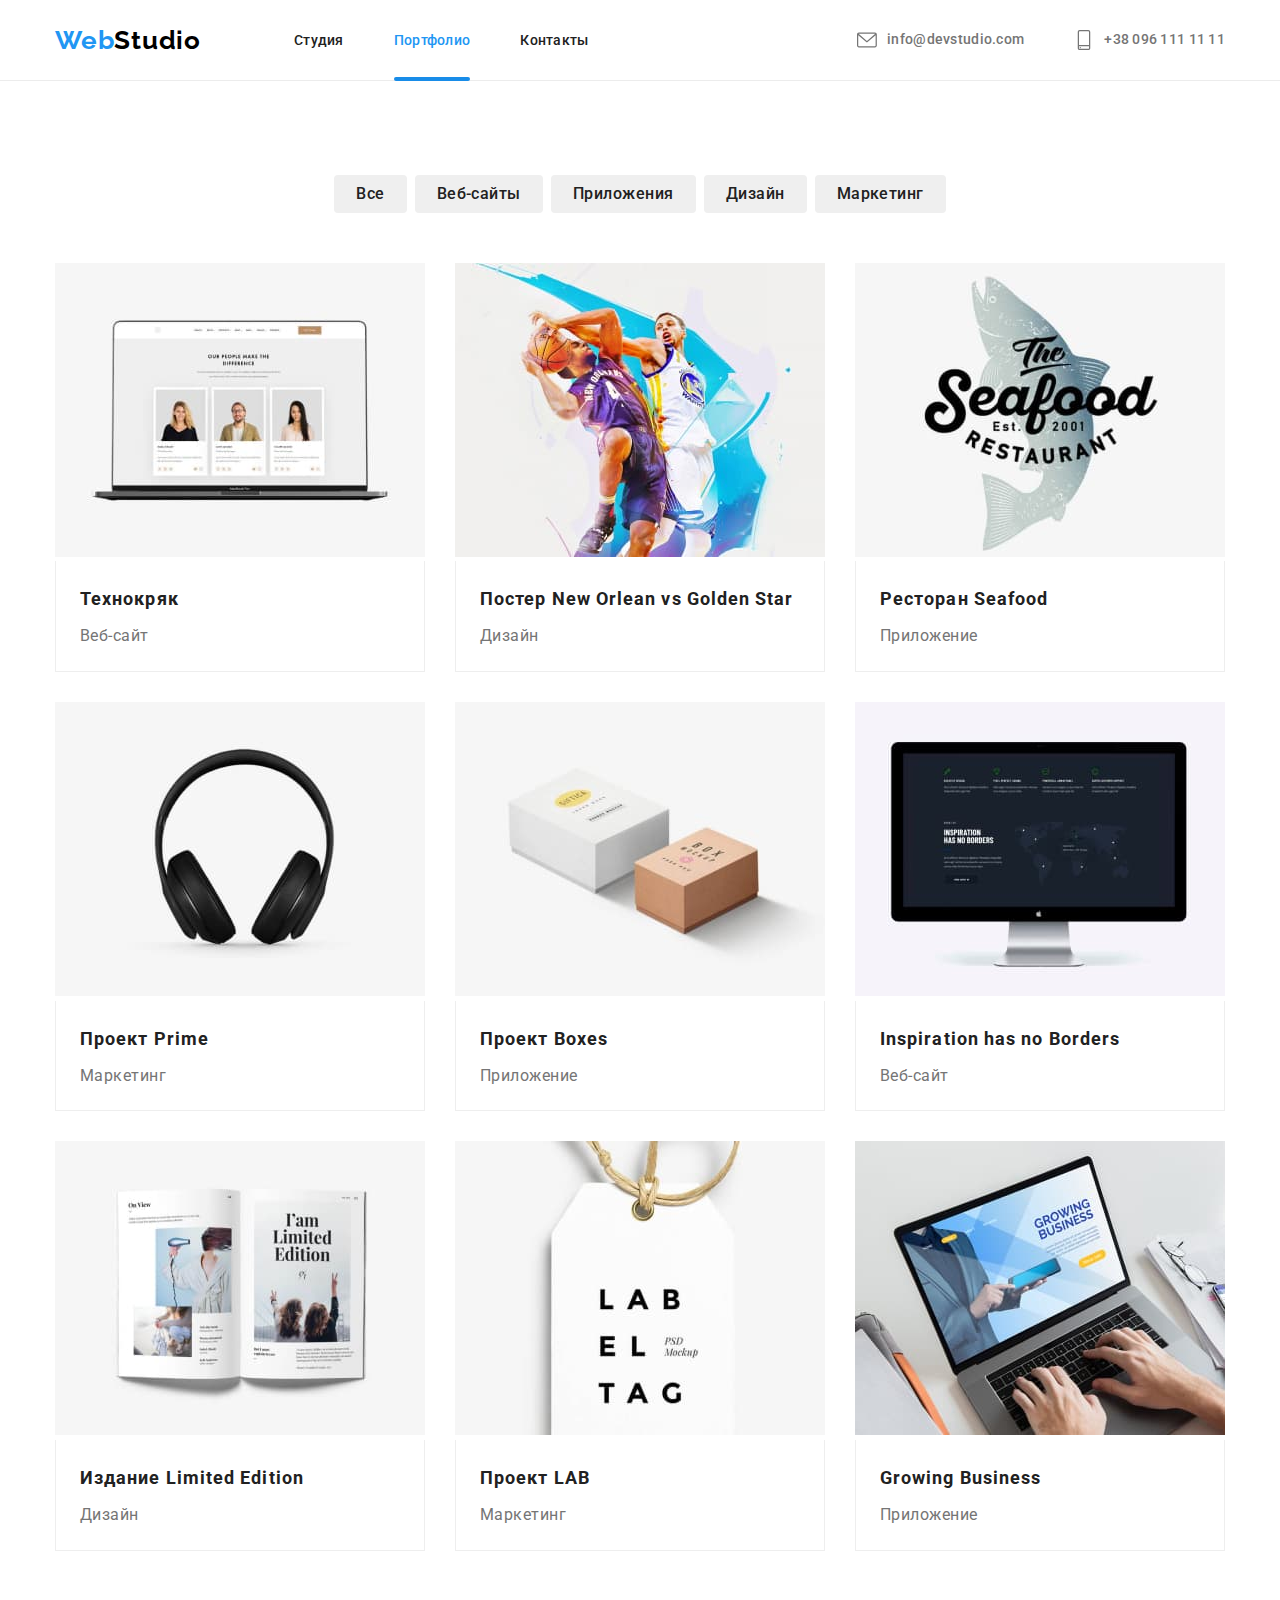
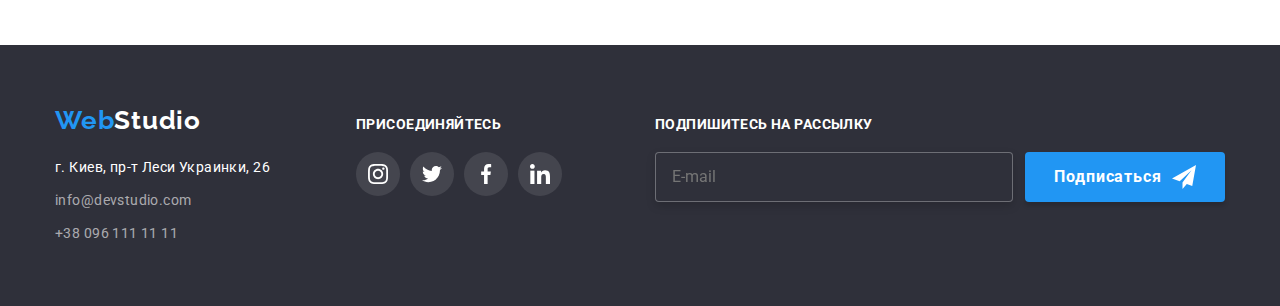
==== portfolio.html @ 39978c84 "HW07-sass_only" ====
<!DOCTYPE html>
<html lang="ru">
<head>
    <meta charset="UTF-8">
    <meta http-equiv="X-UA-Compatible" content="IE=edge">
    <meta name="viewport" content="width=device-width, initial-scale=1.0">
    <link href="https://fonts.googleapis.com/css2?family=Raleway:wght@700&family=Roboto:wght@400;500;700;900&display=swap"
        rel="stylesheet">
    <link rel="stylesheet" href="https://cdnjs.cloudflare.com/ajax/libs/modern-normalize/1.0.0/modern-normalize.min.css">
    <link rel="stylesheet" href="./css/main.min.css">
    <title>Portfolio</title>
</head>
<body>
    <header class="header">
        <div class="container header-container">
            <nav class="navigation">
                <a class="logo link" href="/" lang="en">
                    Web<span class="logo-studio">Studio</span>
                </a>
                <ul class="nav-list list">
                    <li class="nav-list-item">
                        <a class="nav-list-link link" href="./index.html">Студия</a>
                    </li>
                    <li class="nav-list-item">
                        <a class="nav-list-link nav-list-link-active link" href="./portfolio.html">Портфолио</a>
                    </li>
                    <li class="nav-list-item">
                        <a class="nav-list-link link" href="">Контакты</a>
                    </li>
                </ul>
            </nav>
            <ul class="contact list">
                <li class="contact-mail">
                    <a class="contact-list-link link" href="mailto:info@devstudio.com">
                        <svg class="contact-icon" width="20" height="20">
                            <use href="./images/symbol-defs.svg#email"></use>
                        </svg>
                        info@devstudio.com
                    </a>
                </li>
                <li class="contact-number">
                    <a class="contact-list-link link" href="tel:+380961111111">
                        <svg class="contact-icon" width="20" height="20">
                            <use href="./images/symbol-defs.svg#smartphone"></use>
                        </svg>
                        +38 096 111 11 11
                    </a>
                </li>
            </ul>
        </div>
    </header>

    <main>
        <section class="section">
            
            <div class="container">

                <h1 class="section-name visually-hidden"> Портфолио работ веб-студии</h1>
                
                <ul class="projects-list list">
                    <li class="projects-list-item">
                        <button class="projects-list-button" type="button">Все</button>
                    </li>
                    <li class="projects-list-item">
                        <button class="projects-list-button" type="button">Веб-сайты</button>
                    </li>
                    <li class="projects-list-item">
                        <button class="projects-list-button" type="button">Приложения</button>
                    </li>
                    <li class="projects-list-item">
                        <button class="projects-list-button" type="button">Дизайн</button>
                    </li>
                    <li class="projects-list-item">
                        <button class="projects-list-button" type="button">Маркетинг</button>
                    </li>
                </ul>

                <ul class="portfolio-projects list">
                    <li class="portfolio-projects-item">
                        <a class="portfolio-projects-link link" href="">
                            
                            <div class="portfolio-projects-thumb">
                                <img src="./images/portfolio1.jpg" alt="ноутбук с вебсайтом" width="370" height="294">
                                <div class="portfolio-projects-overlay">
                                    <p class="portfolio-projects-thumb-description">Технокряк это современная площадка распространения коронавируса. Компании используют эту платформу для цифрового
                                    шпионажа и атак на защищённые сервера конкурентов.</p>
                                </div>
                            </div>    
                            <div class="portfolio-projects-content">
                                <h2 class="portfolio-projects-title">Технокряк</h2>
                                <p class="portfolio-projects-description">Веб-сайт</p>
                            </div>
                        </a>
                    </li>
                    <li class="portfolio-projects-item">
                        <a class="portfolio-projects-link link" href="">
                            <div class="portfolio-projects-thumb">
                                <img src="./images/portfolio2.jpg" alt="баскетболисты в игре" width="370" height="294">
                                <div class="portfolio-projects-overlay">
                                    <p class="portfolio-projects-thumb-description">Технокряк это современная площадка распространения коронавируса.
                                        Компании используют эту платформу для цифрового
                                        шпионажа и атак на защищённые сервера конкурентов.</p>
                                </div>
                            </div>
                            <div class="portfolio-projects-content">
                                <h2 class="portfolio-projects-title">Постер <span lang="en"> New Orlean vs Golden Star</span></h2>
                                <p class="portfolio-projects-description">Дизайн</p>
                            </div>
                        </a>
                    </li>
                    <li class="portfolio-projects-item">
                        <a class="portfolio-projects-link link" href="">
                            <div class="portfolio-projects-thumb">
                                <img src="./images/portfolio3.jpg" alt="тунец графика" width="370" height="294">
                                <div class="portfolio-projects-overlay">
                                    <p class="portfolio-projects-thumb-description">Технокряк это современная площадка распространения коронавируса.
                                        Компании используют эту платформу для цифрового
                                        шпионажа и атак на защищённые сервера конкурентов.</p>
                                </div>
                            </div>
                            <div class="portfolio-projects-content">
                                <h2 class="portfolio-projects-title">Ресторан <span lang="en">Seafood</span></h2>
                                <p class="portfolio-projects-description">Приложение</p>
                            </div>
                        </a>
                    </li>
                    <li class="portfolio-projects-item">
                        <a class="portfolio-projects-link link" href="">
                            <div class="portfolio-projects-thumb">
                                <img src="./images/portfolio4.jpg" alt="наушники" width="370" height="294">
                                <div class="portfolio-projects-overlay">
                                    <p class="portfolio-projects-thumb-description">Технокряк это современная площадка распространения коронавируса.
                                        Компании используют эту платформу для цифрового
                                        шпионажа и атак на защищённые сервера конкурентов.</p>
                                </div>
                            </div>
                            <div class="portfolio-projects-content">
                                <h2 class="portfolio-projects-title">Проект <span lang="en">Prime</span></h2>
                                <p class="portfolio-projects-description">Маркетинг</p>
                            </div>
                        </a>
                    </li>
                    <li class="portfolio-projects-item">
                        <a class="portfolio-projects-link link" href="">
                            <div class="portfolio-projects-thumb">
                                <img src="./images/portfolio5.jpg" alt="две коробки" width="370" height="294">
                                <div class="portfolio-projects-overlay">
                                    <p class="portfolio-projects-thumb-description">Технокряк это современная площадка распространения коронавируса.
                                        Компании используют эту платформу для цифрового
                                        шпионажа и атак на защищённые сервера конкурентов.</p>
                                </div>
                            </div>
                            <div class="portfolio-projects-content">
                                <h2 class="portfolio-projects-title">Проект <span lang="en">Boxes</span></h2>
                                <p class="portfolio-projects-description">Приложение</p>
                            </div>
                        </a>
                    </li>
                    <li class="portfolio-projects-item">
                        <a class="portfolio-projects-link link" href="">
                            <div class="portfolio-projects-thumb">
                                <img src="./images/portfolio6.jpg" alt="ай-мак с веб-сайтом" width="370" height="294">
                                <div class="portfolio-projects-overlay">
                                    <p class="portfolio-projects-thumb-description">Технокряк это современная площадка распространения коронавируса.
                                        Компании используют эту платформу для цифрового
                                        шпионажа и атак на защищённые сервера конкурентов.</p>
                                </div>
                            </div>
                            <div class="portfolio-projects-content">
                                <h2 class="portfolio-projects-title" lang="en">Inspiration has no Borders</h2>
                                <p class="portfolio-projects-description">Веб-сайт</p>
                            </div>
                        </a>
                    </li>
                    <li class="portfolio-projects-item">
                        <a class="portfolio-projects-link link" href="">
                            <div class="portfolio-projects-thumb">
                                <img src="./images/portfolio7.jpg" alt="раскрытая книга" width="370" height="294">
                                <div class="portfolio-projects-overlay">
                                    <p class="portfolio-projects-thumb-description">Технокряк это современная площадка распространения коронавируса.
                                        Компании используют эту платформу для цифрового
                                        шпионажа и атак на защищённые сервера конкурентов.</p>
                                </div>
                            </div>
                            <div class="portfolio-projects-content">
                                <h2 class="portfolio-projects-title">Издание <span lang="en">Limited Edition</span></h2>
                                <p class="portfolio-projects-description">Дизайн</p>
                            </div>
                        </a>
                    </li>
                    <li class="portfolio-projects-item">
                        <a class="portfolio-projects-link link" href="">
                            <div class="portfolio-projects-thumb">
                                <img src="./images/portfolio8.jpg" alt="бирка" width="370" height="294">
                                <div class="portfolio-projects-overlay">
                                    <p class="portfolio-projects-thumb-description">Технокряк это современная площадка распространения коронавируса.
                                        Компании используют эту платформу для цифрового
                                        шпионажа и атак на защищённые сервера конкурентов.</p>
                                </div>
                            </div>
                            <div class="portfolio-projects-content">
                                <h2 class="portfolio-projects-title">Проект <span lang="en">LAB</span></h2>
                                <p class="portfolio-projects-description">Маркетинг</p>
                            </div>
                        </a>
                    </li>
                    <li class="portfolio-projects-item">
                        <a class="portfolio-projects-link link" href="">
                            <div class="portfolio-projects-thumb">
                                <img src="./images/portfolio9.jpg" alt="руки набирают на ноутбуке" width="370" height="294">
                                <div class="portfolio-projects-overlay">
                                    <p class="portfolio-projects-thumb-description">Технокряк это современная площадка распространения коронавируса.
                                        Компании используют эту платформу для цифрового
                                        шпионажа и атак на защищённые сервера конкурентов.</p>
                                </div>
                            </div>
                            <div class="portfolio-projects-content">
                                <h2 class="portfolio-projects-title" lang="en">Growing Business</h2>
                                <p class="portfolio-projects-description">Приложение</p>
                            </div>
                        </a>
                    </li>
                </ul>
            </div>
                
        </section>
    </main>
    <footer class="footer">
        <div class="container footer-container">
            <div class="footer-address">
                <a class="logo link" href="/" lang="en">
                    Web<span class="logo-studio-footer">Studio</span>
                </a>
                <address>
                    <ul class="adress-list list">
                        <li class="adress-list-item">
                            <a class="adress-map link" href="https://goo.gl/maps/yVHB91Ff4ipXdXSTA">г. Киев, пр-т Леси
                                Украинки, 26</a>
                        </li>
                        <li class="adress-list-item">
                            <a class="adress-mail link" href="mailto:info@devstudio.com">info@devstudio.com</a>
                        </li>
                        <li class="adress-list-item">
                            <a class="adress-number link" href="tel:+380961111111">+38 096 111 11 11</a>
                        </li>
                    </ul>
                </address>
            </div>
            <div class="footer-social">
                <h3 class="footer-social-list-name">Присоединяйтесь</h3>
                <ul class="footer-social-list">
                    <li class="footer-social-list-item">
                        <a class="footer-social-list-link" href="https://www.instagram.com">
                            <svg class="footer-social-list-icon" width="20" height="20">
                                <use href="./images/symbol-defs.svg#instagram"></use>
                            </svg>
                        </a>
                    </li>
                    <li class="footer-social-list-item">
                        <a class="footer-social-list-link" href="https://twitter.com">
                            <svg class="footer-social-list-icon" width="20" height="20">
                                <use href="./images/symbol-defs.svg#twitter"></use>
                            </svg>
                        </a>
                    </li>
                    <li class="footer-social-list-item">
                        <a class="footer-social-list-link" href="https://www.facebook.com/">
                            <svg class="footer-social-list-icon" width="20" height="20">
                                <use href="./images/symbol-defs.svg#facebook"></use>
                            </svg>
                        </a>
                    </li>
                    <li class="footer-social-list-item">
                        <a class="footer-social-list-link" href="https://linkedin.com">
                            <svg class="footer-social-list-icon" width="20" height="20">
                                <use href="./images/symbol-defs.svg#linkedin"></use>
                            </svg>
                        </a>
                    </li>
                </ul>
            </div>
            <div class="footer-subscribe">
                <h3 class="footer-subscribe-name">Подпишитесь на рассылку</h3>
                <form class="footer-subscribe-form">
                    <label class="footer-subscribe-label">
                        <input class="footer-subscribe-input" type="email" name="email" placeholder="E-mail">
                    </label>
                    <div class="footer-subscribe-button-div">
                        <button type="submit" class="footer-subscribe-button" type="submit" class="footer-subscribe-button"> Подписаться
                            <svg class="footer-subscribe-button-icon" width="24" height="24">
                                <use href="./images/symbol-defs.svg#icon-send" width="24" height="24"></use>
                            </svg>
                        </button>
                    </div>
                </form>
            </div>
            </div>
        </div>
    </footer>
    
</body>
</html>
---- css/main.min.css ----
:root{--main-color: #ffffff;--secondary-color: #2196f3;--background-footer: #2f303a;--background-section: #f5f4fa;--primary-text-color: #212121;--seconary-text-color: #757575;--icon-color: #afb1b8}body{background-color:var(--main-color);font-family:Roboto, sans-serif}.list{list-style:none}.link{text-decoration:none}h1,h2,h3,h4,h5,h6,p{margin-top:0;margin-bottom:0}ul,ol{margin-top:0;margin-bottom:0;padding-left:0}img{display:block;max-width:100%;height:auto}address{font-style:normal}.transition{transition-property:color;transition-duration:250ms;transition-timing-function:cubic-bezier(0.4, 0, 0.2, 1)}.section{padding-top:94px;padding-bottom:94px}.section-secondary{background-color:var(--background-section)}.container{width:1200px;padding-left:15px;padding-right:15px;margin-left:auto;margin-right:auto}.visually-hidden{position:absolute;width:1px;height:1px;margin:-1px;border:0;padding:0;white-space:nowrap;clip-path:inset(100%);clip:rect(0 0 0 0);overflow:hidden}.logo{display:block;font-family:Raleway, sans-serif;font-weight:700;font-size:26px;line-height:1.19;letter-spacing:0.03em;color:var(--secondary-color)}.logo-studio{font-family:Raleway, sans-serif;font-weight:700;font-size:26px;line-height:1.19;letter-spacing:0.03em;color:#000000}.logo-studio-footer{color:var(--main-color)}.main-title{font-weight:900;font-size:44px;line-height:1.36;text-align:center;letter-spacing:0.06em;text-transform:uppercase;color:var(--main-color)}.section-name{font-weight:700;font-size:36px;line-height:1.17;text-align:center;letter-spacing:0.03em;color:var(--primary-text-color);margin-bottom:50px}.backdrop{position:fixed;top:0;left:0;width:100%;height:100%;background-color:rgba(0,0,0,0.2);z-index:99;transition:opacity 250ms cubic-bezier(0.4, 0, 0.2, 1),visibility 250ms cubic-bezier(0.4, 0, 0.2, 1)}.backdrop.is-hidden{opacity:0;pointer-events:none;visibility:collapse}.modal-button{font-family:Roboto, sans-serif;font-weight:700;font-size:16px;line-height:1.87;display:flex;align-items:center;text-align:center;letter-spacing:0.06em;margin-top:30px;padding:10px 32px 10px 32px;min-width:200px;color:var(--main-color);background:var(--secondary-color);box-shadow:0px 4px 4px rgba(0,0,0,0.15);border-style:hidden;border-radius:4px;cursor:pointer;transition-property:background;transition-duration:250ms;transition-timing-function:cubic-bezier(0.4, 0, 0.2, 1)}.modal-button:hover,.modal-button:focus{background:#188ce8;box-shadow:0px 4px 4px rgba(0,0,0,0.15);border-radius:4px}.modal{position:absolute;width:528px;height:581px;left:50%;top:50%;transform:translate(-50%, -50%);padding:40px;background-color:var(--main-color)}.modal-close-button{display:flex;align-items:center;justify-content:center;position:absolute;top:8px;right:8px;width:30px;height:30px;border-radius:50%;border-style:solid;border-color:rgba(0,0,0,0.1);background-color:transparent;cursor:pointer}.modal-close-icon{position:absolute;fill:#000000;transition:fill 250ms cubic-bezier(0.4, 0, 0.2, 1)}.modal-close-button:hover .modal-close-icon{fill:#2196F3}.modal-form{width:100%;display:flex;flex-direction:column}.modal-form-title{margin-top:0;margin-bottom:12px;font-weight:700;font-size:20px;line-height:1.15;text-align:center;letter-spacing:0.03em}.modal-form-label{font-weight:400;font-size:12px;line-height:1.17;letter-spacing:0.01em;padding:0;color:var(--seconary-text-color)}.modal-form-label:not(:last-of-type){margin-bottom:10px}.modal-form-policy{display:flex;align-items:center;justify-content:center;padding:0;margin-bottom:30px;margin-top:20px}.modal-form-policy-label::before{content:'';display:inline-block;width:16px;height:15px;outline:solid;cursor:pointer;margin-right:10px}.modal-form-input{width:100%;height:40px;padding:11px 12px;padding-left:42px;border:1px solid rgba(33,33,33,0.2);border-radius:4px;transition:border-color 250ms cubic-bezier(0.4, 0, 0.2, 1)}.modal-form-input:focus{outline:none;border-color:#2196f3}.modal-form-input:focus+.modal-form-field-icon{fill:#2196f3}.modal-form-policy-input:focus+.modal-form-policy-label::before{outline:1px solid #2196f3}.modal-form-textarea:focus{outline:none;border-color:#2196f3}.modal-form-field{display:block;position:relative;margin-top:4px}.modal-form-field-icon{position:absolute;top:50%;left:12px;transform:translateY(-50%);transition:fill 250ms cubic-bezier(0.4, 0, 0.2, 1)}.modal-form-policy-label{display:flex;align-items:center;font-weight:400;font-size:14px;line-height:1.71;letter-spacing:0.03em;color:var(--seconary-text-color)}.modal-form-policy-label::before{content:'';display:inline-block;width:16px;height:15px;outline:none;cursor:pointer;margin-right:10px;background-image:url("../images/Vector_chkbox.svg");transition:background-image 250ms cubic-bezier(0.4, 0, 0.2, 1)}.modal-form-policy-input{margin-right:7px}.modal-form-policy-input:checked+.modal-form-policy-label::before{background-image:url("../images/icon check.svg")}.modal-form-button{display:block;margin:0 auto;width:200px;height:50px;color:var(--main-color);background-color:#2196F3;border:0;border-radius:4px;cursor:pointer;transition:background-color 250ms cubic-bezier(0.4, 0, 0.2, 1),box-shadow 250ms cubic-bezier(0.4, 0, 0.2, 1)}.modal-form-button:hover,.modal-form-button:focus{background-color:#188CE8;box-shadow:0px 4px 4px rgba(0,0,0,0.15);border-radius:4px}.modal-form-textarea{display:block;resize:none;width:100%;height:120px;padding:12px 16px;font-weight:400;font-size:14px;line-height:1.14;letter-spacing:0.01em;border:1px solid rgba(33,33,33,0.2);border-radius:4px;color:var(--primary-text-color);transition:border-color 250ms cubic-bezier(0.4, 0, 0.2, 1)}.social-list{list-style:none;display:flex;justify-content:center;margin-top:16px}.social-list-item:not(:last-child){margin-right:10px}.social-list-link{display:flex;align-items:center;justify-content:center;width:44px;height:44px;border-radius:50%;background-color:var(--main-color);transition-property:background-color;transition-duration:250ms;transition-timing-function:cubic-bezier(0.4, 0, 0.2, 1)}.social-list-link:hover,.social-list-link:focus{background-color:var(--secondary-color)}.social-list-link:hover .social-list-icon,.social-list-link:focus .social-list-icon{fill:var(--main-color)}.social-list-icon{fill:var(--icon-color);transition:fill 250ms cubic-bezier(0.4, 0, 0.2, 1)}.header{border-bottom:1px solid #ececec}.header a{margin:0;bottom:-1px}.header-container{display:flex;align-items:center}.navigation{display:flex;align-items:center}.nav-list{display:flex;align-items:center;margin-left:93px}.nav-list-item:not(:last-child){margin-right:50px}.contact{display:flex;align-items:center;margin-left:auto}.nav-list-link{position:relative;display:block;font-weight:500;font-size:14px;line-height:1.14;letter-spacing:0.02em;color:var(--primary-text-color);padding-bottom:32px;padding-top:32px;border:-1px}.nav-list-item{position:relative;height:100%}.nav-list-link:hover,.nav-list-link:focus{color:var(--secondary-color)}.nav-list-link-active::after{position:absolute;content:"";display:block;width:100%;height:4px;background-color:#188ce8;bottom:0;opacity:1;border-radius:2px}.nav-list-link-active{color:var(--secondary-color)}.contact-number{margin-left:50px}.contact-list-link{display:flex;align-items:center;font-weight:500;font-size:14px;line-height:1.14;letter-spacing:0.02em;color:var(--seconary-text-color)}.contact-list-link:hover,.contact-list-link:focus{color:var(--secondary-color)}.contact-icon{margin-right:10px;fill:currentColor}.hero{background-image:linear-gradient(rgba(47,48,58,0.4), rgba(47,48,58,0.4)),url(../images/bgimagehero-min.jpg);background-size:cover;background-color:var(--background-footer);padding-top:200px;padding-bottom:200px;max-width:1600px;margin-left:auto;margin-right:auto;background-repeat:no-repeat;background-position:center}.hero-container{display:flex;flex-direction:column;align-items:center}.features-list-title{font-weight:700;font-size:14px;line-height:1.14;letter-spacing:0.03em;text-transform:uppercase;color:var(--primary-text-color)}.features-list-content{font-size:14px;line-height:1.71;letter-spacing:0.03em;color:var(--seconary-text-color)}.features-list{display:flex;align-items:stretch}.features-list-title{margin-bottom:10px}.features-list-item{width:270px}.features-list-item:not(:last-child){margin-right:30px}.features-img{width:270px;height:120px;background-color:var(--background-section);display:flex;align-items:center;justify-content:center;margin-bottom:30px}.benefits-section{padding-top:0}.benefits-list{display:flex;align-items:center;justify-content:space-between}.benefits-list:not(:last-child){margin-right:30px}.benefits-thumb{position:relative}.benefits-name{display:flex;align-items:center;justify-content:center;position:absolute;content:"";bottom:0;width:100%;height:70px;letter-spacing:0.03em;text-transform:uppercase;color:var(--main-color);background-color:rgba(47,48,58,0.8)}.benefits-name h3{font-weight:700;font-size:14px;line-height:1.14}.team-list-content{padding-top:30px;padding-bottom:30px}.team-list-name{font-weight:500;font-size:16px;line-height:1.19;text-align:center;letter-spacing:0.03em;margin-bottom:10px;color:var(--primary-text-color)}.team-list-description{font-size:16px;line-height:1.19;text-align:center;letter-spacing:0.03em;color:var(--seconary-text-color)}.team-list{display:flex;flex-wrap:wrap}.team-list-item{background-color:var(--main-color);box-shadow:0px 4px 4px rgba(0,0,0,0.25)}.team-list-item:not(:last-child){margin-right:30px}.clients-list{display:flex;align-items:center;justify-content:center;list-style:none}.client-list-item{display:flex;align-items:center;justify-content:center}.client-list-item:not(:last-child){margin-right:30px}.client-list-link{display:flex;align-items:center;justify-content:center;border:1px solid var(--icon-color);border-radius:4px;width:170px;height:92px;transition:border-color 250ms cubic-bezier(0.4, 0, 0.2, 1),fill 250ms cubic-bezier(0.4, 0, 0.2, 1)}.client-list-link:hover,.client-list-link:focus{border-color:var(--secondary-color)}.client-list-link:hover .client-list-icon,.client-list-link:focus .client-list-icon{fill:var(--secondary-color)}.client-list-icon{fill:var(--icon-color);transition:fill 250ms cubic-bezier(0.4, 0, 0.2, 1)}.projects-list-button{font-weight:500;font-size:16px;line-height:1.62;cursor:pointer;text-align:center;letter-spacing:0.03em;padding:6px 22px 6px 22px;transition:color 250ms cubic-bezier(0.4, 0, 0.2, 1),background-color 250ms cubic-bezier(0.4, 0, 0.2, 1),box-shadow 250ms cubic-bezier(0.4, 0, 0.2, 1);border-style:hidden;border-radius:4px;color:var(--primary-text-color)}.projects-list-button:active,.projects-list-button:hover,.projects-list-button:focus{color:var(--main-color);background-color:var(--secondary-color);box-shadow:0px 4px 4px rgba(0,0,0,0.25)}.portfolio-projects-link{display:block;position:relative}.portfolio-projects-title{font-weight:700;font-size:18px;line-height:2;letter-spacing:0.06em;color:var(--primary-text-color)}.portfolio-projects-description{font-weight:400;font-size:16px;line-height:1.87;letter-spacing:0.03em;color:var(--seconary-text-color)}.portfolio-projects-thumb{position:relative;display:inline-block;overflow:hidden}.portfolio-projects-overlay{display:inline-block;content:"";position:absolute;bottom:0;left:0;width:100%;height:100%;background-color:rgba(33,150,243,0.9);color:var(--main-color);font-size:18px;line-height:1.56;letter-spacing:0.03em;opacity:1;transition:transform 250ms cubic-bezier(0.4, 0, 0.2, 1);transform:translateY(100%);padding:63px 24px}.portfolio-projects-link:hover .portfolio-projects-overlay{transform:translateY(0)}.portfolio-projects-link:focus .portfolio-projects-overlay{transform:translateY(0)}.portfolio-projects-link:hover,.portfolio-projects-link:focus{box-shadow:0px 4px 4px rgba(0,0,0,0.25);transition:box-shadow 250ms cubic-bezier(0.4, 0, 0.2, 1)}.projects-list{display:flex;align-items:center;justify-content:center;margin-bottom:50px}.projects-list-item:not(:last-child){margin-right:8px}.portfolio-projects{display:flex;align-items:center;flex-wrap:wrap;margin:-15px}.portfolio-projects-item{margin:15px;flex-flow:calc((100%-90px) / 3)}.portfolio-projects-content{border:1px solid #eeeeee;border-top:none;padding:20px 24px}.portfolio-projects-title{margin-bottom:4px}.footer{width:100%;background:var(--background-footer);padding-top:60px;padding-bottom:60px}.footer-address{flex-grow:1;margin-right:70px}.adress-list .link:hover,.adress-list .link:focus{color:var(--secondary-color)}.adress-map{font-size:14px;line-height:1.71;letter-spacing:0.03em;color:var(--main-color)}.adress-mail,.adress-number{font-size:14px;line-height:1.71;letter-spacing:0.03em;color:rgba(255,255,255,0.6)}.adress-list-item:not(:last-child){margin-bottom:9px}.footer .logo{margin-bottom:20px}.footer-social{margin-right:93px}.footer-social-list{display:flex;align-items:center;justify-content:flex-start;list-style:none}.footer-container{display:flex;align-items:baseline}.footer-social-list-name{color:var(--main-color);margin-bottom:20px;font-size:14px;line-height:16px;letter-spacing:0.03em;text-transform:uppercase}.footer-social-list-item:not(:last-child){margin-right:10px}.footer-social-list-link{display:flex;align-items:center;justify-content:center;width:44px;height:44px;border-radius:50%;background-color:rgba(255,255,255,0.1);transition-property:background-color;transition-duration:250ms;transition-timing-function:cubic-bezier(0.4, 0, 0.2, 1)}.footer-social-list-link:hover,.footer-social-list-link:focus{background-color:var(--secondary-color)}.footer-social-list-link:hover .social-list-icon,.footer-social-list-link:focus .social-list-icon{fill:var(--main-color)}.footer-social-list-icon{fill:var(--main-color)}.footer-subscribe-form{display:flex;justify-content:space-evenly}.footer-subscribe-name{color:var(--main-color);margin-bottom:20px;font-size:14px;line-height:16px;letter-spacing:0.03em;text-transform:uppercase}.footer-subscribe-label{margin-right:12px;padding:0}.footer-subscribe-input{width:358px;height:50px;margin:0;padding:15px 16px;color:var(--main-color);background-color:#2F303A;border:1px solid rgba(255,255,255,0.3);box-sizing:border-box;filter:drop-shadow(0px 4px 4px rgba(0,0,0,0.15));border-radius:4px}.footer-subscribe-button-icon{fill:#ffffff;margin-left:10px}.footer-subscribe-button{display:flex;justify-content:center;width:200px;height:50px;background:#2196F3;box-shadow:0px 4px 4px rgba(0,0,0,0.15);border-radius:4px;color:var(--main-color);border:none;font-weight:700;font-size:16px;line-height:1.88;display:flex;align-items:center;justify-content:center;letter-spacing:0.06em}
/*# sourceMappingURL=main.min.css.map */
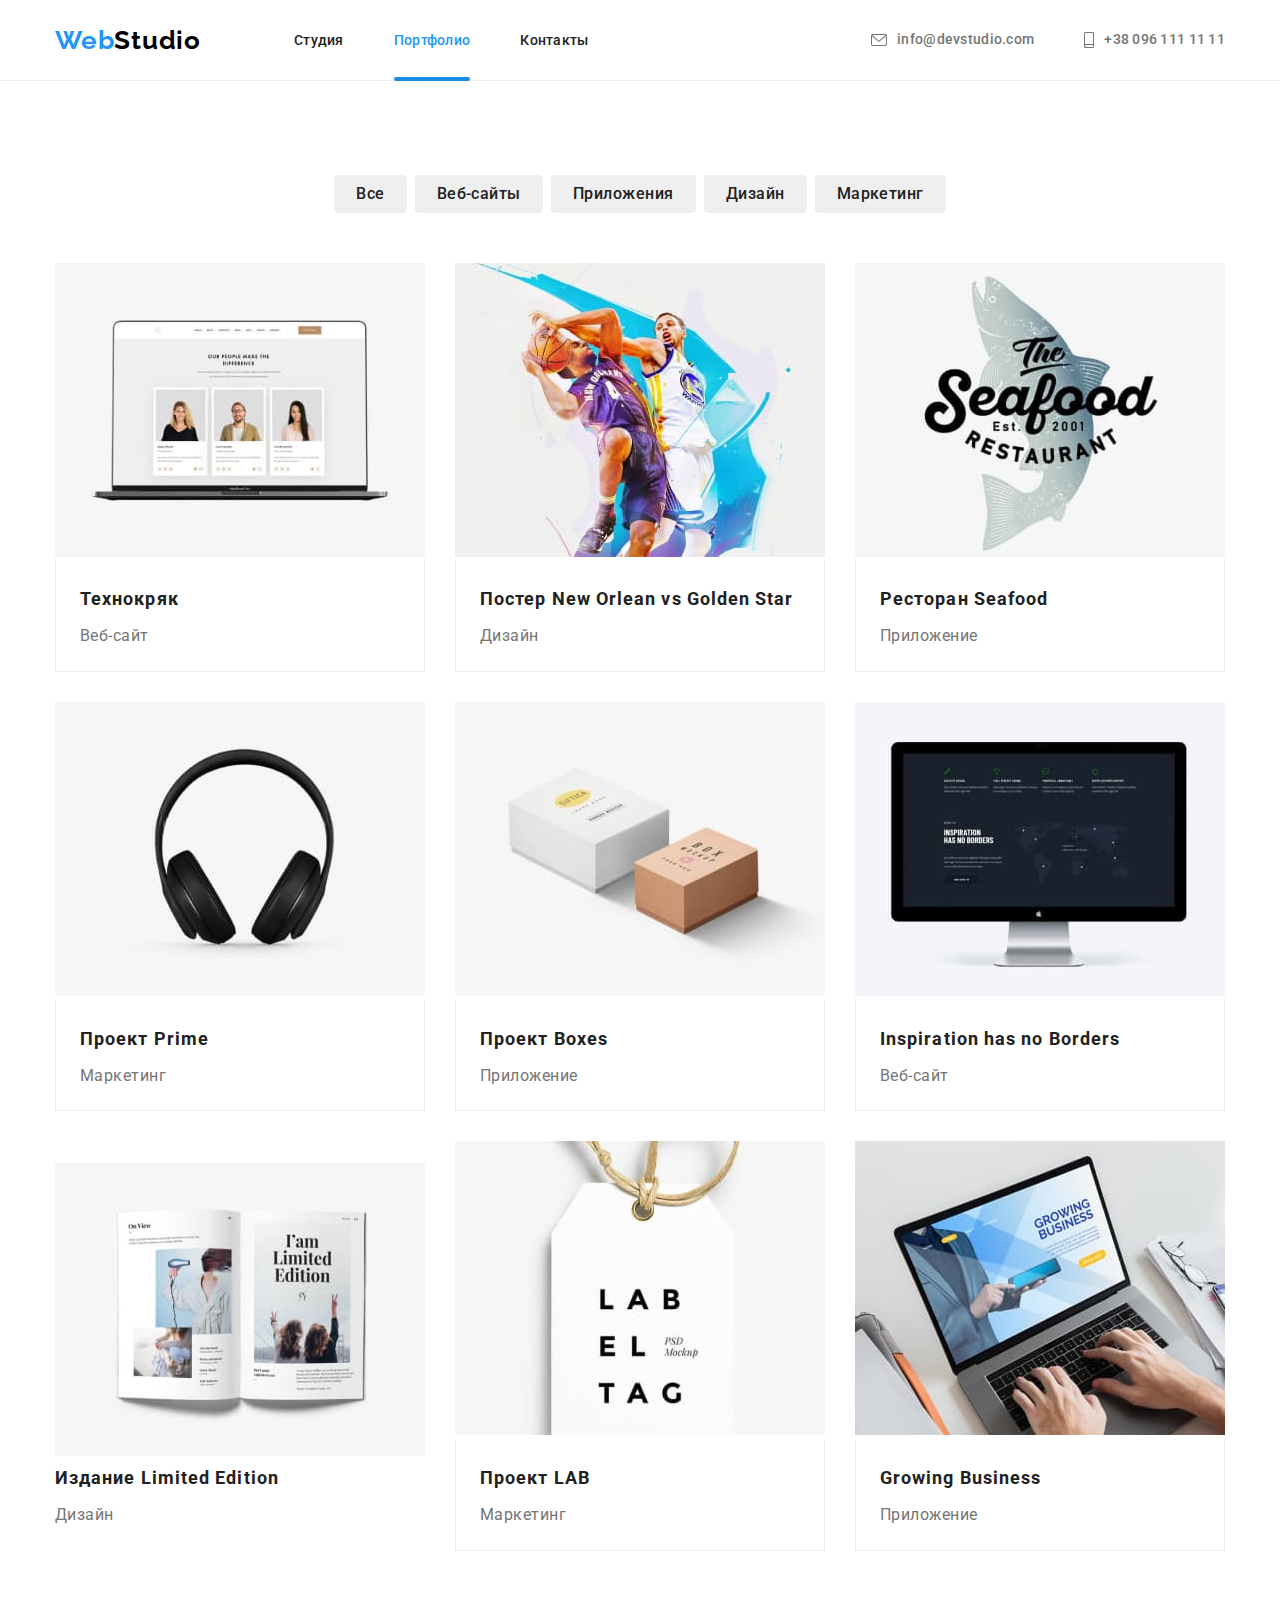
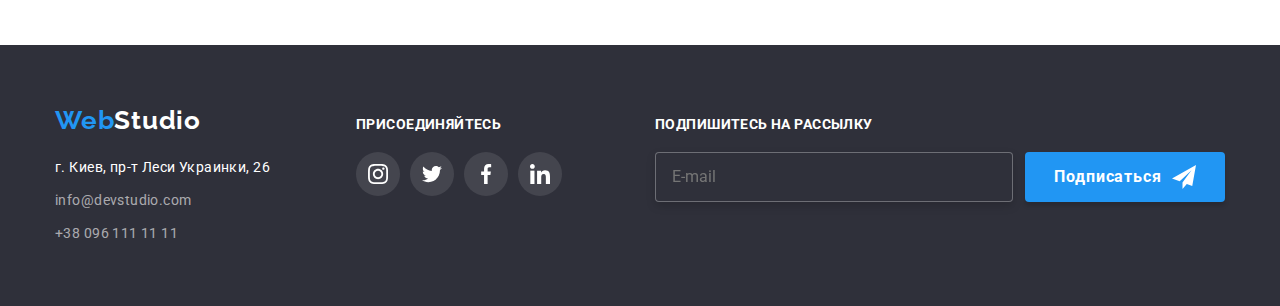
==== commit cbd4b030: "HW07-sass-BEM" ====
--- a/portfolio.html
+++ b/portfolio.html
@@ -12,35 +12,35 @@
 </head>
 <body>
     <header class="header">
-        <div class="container header-container">
+        <div class="container header__container">
             <nav class="navigation">
                 <a class="logo link" href="/" lang="en">
-                    Web<span class="logo-studio">Studio</span>
+                    Web<span class="logo__header">Studio</span>
                 </a>
                 <ul class="nav-list list">
-                    <li class="nav-list-item">
-                        <a class="nav-list-link link" href="./index.html">Студия</a>
-                    </li>
-                    <li class="nav-list-item">
-                        <a class="nav-list-link nav-list-link-active link" href="./portfolio.html">Портфолио</a>
-                    </li>
-                    <li class="nav-list-item">
-                        <a class="nav-list-link link" href="">Контакты</a>
+                    <li class="nav-list__item">
+                        <a class="nav-list__link link transition" href="./index.html">Студия</a>
+                    </li>
+                    <li class="nav-list__item">
+                        <a class="nav-list__link nav-list-link-active link transition" href="./portfolio.html">Портфолио</a>
+                    </li>
+                    <li class="nav-list__item">
+                        <a class="nav-list__link link transition" href="">Контакты</a>
                     </li>
                 </ul>
             </nav>
             <ul class="contact list">
-                <li class="contact-mail">
-                    <a class="contact-list-link link" href="mailto:info@devstudio.com">
-                        <svg class="contact-icon" width="20" height="20">
+                <li class="contact__item">
+                    <a class="contact__link link transition" href="mailto:info@devstudio.com">
+                        <svg class="contact__icon" width="16" height="12">
                             <use href="./images/symbol-defs.svg#email"></use>
                         </svg>
                         info@devstudio.com
                     </a>
                 </li>
-                <li class="contact-number">
-                    <a class="contact-list-link link" href="tel:+380961111111">
-                        <svg class="contact-icon" width="20" height="20">
+                <li class="contact__item">
+                    <a class="contact__link link transition" href="tel:+380961111111">
+                        <svg class="contact__icon" width="10" height="16">
                             <use href="./images/symbol-defs.svg#smartphone"></use>
                         </svg>
                         +38 096 111 11 11
@@ -58,165 +58,165 @@
                 <h1 class="section-name visually-hidden"> Портфолио работ веб-студии</h1>
                 
                 <ul class="projects-list list">
-                    <li class="projects-list-item">
-                        <button class="projects-list-button" type="button">Все</button>
-                    </li>
-                    <li class="projects-list-item">
-                        <button class="projects-list-button" type="button">Веб-сайты</button>
-                    </li>
-                    <li class="projects-list-item">
-                        <button class="projects-list-button" type="button">Приложения</button>
-                    </li>
-                    <li class="projects-list-item">
-                        <button class="projects-list-button" type="button">Дизайн</button>
-                    </li>
-                    <li class="projects-list-item">
-                        <button class="projects-list-button" type="button">Маркетинг</button>
+                    <li class="projects-list__item">
+                        <button class="projects-list__button" type="button">Все</button>
+                    </li>
+                    <li class="projects-list__item">
+                        <button class="projects-list__button" type="button">Веб-сайты</button>
+                    </li>
+                    <li class="projects-list__item">
+                        <button class="projects-list__button" type="button">Приложения</button>
+                    </li>
+                    <li class="projects-list__item">
+                        <button class="projects-list__button" type="button">Дизайн</button>
+                    </li>
+                    <li class="projects-list__item">
+                        <button class="projects-list__button" type="button">Маркетинг</button>
                     </li>
                 </ul>
 
                 <ul class="portfolio-projects list">
-                    <li class="portfolio-projects-item">
-                        <a class="portfolio-projects-link link" href="">
+                    <li class="portfolio-projects__item">
+                        <a class="portfolio-projects-__link link" href="">
                             
-                            <div class="portfolio-projects-thumb">
+                            <div class="portfolio-projects__thumb">
                                 <img src="./images/portfolio1.jpg" alt="ноутбук с вебсайтом" width="370" height="294">
-                                <div class="portfolio-projects-overlay">
-                                    <p class="portfolio-projects-thumb-description">Технокряк это современная площадка распространения коронавируса. Компании используют эту платформу для цифрового
+                                <div class="portfolio-projects__overlay">
+                                    <p class="portfolio-projects__about">Технокряк это современная площадка распространения коронавируса. Компании используют эту платформу для цифрового
                                     шпионажа и атак на защищённые сервера конкурентов.</p>
                                 </div>
                             </div>    
-                            <div class="portfolio-projects-content">
-                                <h2 class="portfolio-projects-title">Технокряк</h2>
-                                <p class="portfolio-projects-description">Веб-сайт</p>
-                            </div>
-                        </a>
-                    </li>
-                    <li class="portfolio-projects-item">
-                        <a class="portfolio-projects-link link" href="">
-                            <div class="portfolio-projects-thumb">
+                            <div class="portfolio-projects__content">
+                                <h2 class="portfolio-projects__title">Технокряк</h2>
+                                <p class="portfolio-projects__description">Веб-сайт</p>
+                            </div>
+                        </a>
+                    </li>
+                    <li class="portfolio-projects__item">
+                        <a class="portfolio-projects__link link" href="">
+                            <div class="portfolio-projects__thumb">
                                 <img src="./images/portfolio2.jpg" alt="баскетболисты в игре" width="370" height="294">
-                                <div class="portfolio-projects-overlay">
-                                    <p class="portfolio-projects-thumb-description">Технокряк это современная площадка распространения коронавируса.
-                                        Компании используют эту платформу для цифрового
-                                        шпионажа и атак на защищённые сервера конкурентов.</p>
-                                </div>
-                            </div>
-                            <div class="portfolio-projects-content">
-                                <h2 class="portfolio-projects-title">Постер <span lang="en"> New Orlean vs Golden Star</span></h2>
-                                <p class="portfolio-projects-description">Дизайн</p>
-                            </div>
-                        </a>
-                    </li>
-                    <li class="portfolio-projects-item">
-                        <a class="portfolio-projects-link link" href="">
-                            <div class="portfolio-projects-thumb">
+                                <div class="portfolio-projects__overlay">
+                                    <p class="portfolio-projects__about">Технокряк это современная площадка распространения коронавируса.
+                                        Компании используют эту платформу для цифрового
+                                        шпионажа и атак на защищённые сервера конкурентов.</p>
+                                </div>
+                            </div>
+                            <div class="portfolio-projects__content">
+                                <h2 class="portfolio-projects__title">Постер <span lang="en"> New Orlean vs Golden Star</span></h2>
+                                <p class="portfolio-projects__description">Дизайн</p>
+                            </div>
+                        </a>
+                    </li>
+                    <li class="portfolio-projects__item">
+                        <a class="portfolio-projects__link link" href="">
+                            <div class="portfolio-projects__thumb">
                                 <img src="./images/portfolio3.jpg" alt="тунец графика" width="370" height="294">
-                                <div class="portfolio-projects-overlay">
-                                    <p class="portfolio-projects-thumb-description">Технокряк это современная площадка распространения коронавируса.
-                                        Компании используют эту платформу для цифрового
-                                        шпионажа и атак на защищённые сервера конкурентов.</p>
-                                </div>
-                            </div>
-                            <div class="portfolio-projects-content">
-                                <h2 class="portfolio-projects-title">Ресторан <span lang="en">Seafood</span></h2>
-                                <p class="portfolio-projects-description">Приложение</p>
-                            </div>
-                        </a>
-                    </li>
-                    <li class="portfolio-projects-item">
-                        <a class="portfolio-projects-link link" href="">
-                            <div class="portfolio-projects-thumb">
+                                <div class="portfolio-projects__overlay">
+                                    <p class="portfolio-projects__about">Технокряк это современная площадка распространения коронавируса.
+                                        Компании используют эту платформу для цифрового
+                                        шпионажа и атак на защищённые сервера конкурентов.</p>
+                                </div>
+                            </div>
+                            <div class="portfolio-projects__content">
+                                <h2 class="portfolio-projects__title">Ресторан <span lang="en">Seafood</span></h2>
+                                <p class="portfolio-projects__description">Приложение</p>
+                            </div>
+                        </a>
+                    </li>
+                    <li class="portfolio-projects__item">
+                        <a class="portfolio-projects__link link" href="">
+                            <div class="portfolio-projects__thumb">
                                 <img src="./images/portfolio4.jpg" alt="наушники" width="370" height="294">
-                                <div class="portfolio-projects-overlay">
-                                    <p class="portfolio-projects-thumb-description">Технокряк это современная площадка распространения коронавируса.
-                                        Компании используют эту платформу для цифрового
-                                        шпионажа и атак на защищённые сервера конкурентов.</p>
-                                </div>
-                            </div>
-                            <div class="portfolio-projects-content">
-                                <h2 class="portfolio-projects-title">Проект <span lang="en">Prime</span></h2>
-                                <p class="portfolio-projects-description">Маркетинг</p>
-                            </div>
-                        </a>
-                    </li>
-                    <li class="portfolio-projects-item">
-                        <a class="portfolio-projects-link link" href="">
-                            <div class="portfolio-projects-thumb">
+                                <div class="portfolio-projects__overlay">
+                                    <p class="portfolio-projects__about">Технокряк это современная площадка распространения коронавируса.
+                                        Компании используют эту платформу для цифрового
+                                        шпионажа и атак на защищённые сервера конкурентов.</p>
+                                </div>
+                            </div>
+                            <div class="portfolio-projects__content">
+                                <h2 class="portfolio-projects__title">Проект <span lang="en">Prime</span></h2>
+                                <p class="portfolio-projects__description">Маркетинг</p>
+                            </div>
+                        </a>
+                    </li>
+                    <li class="portfolio-projects__item">
+                        <a class="portfolio-projects__link link" href="">
+                            <div class="portfolio-projects__thumb">
                                 <img src="./images/portfolio5.jpg" alt="две коробки" width="370" height="294">
-                                <div class="portfolio-projects-overlay">
-                                    <p class="portfolio-projects-thumb-description">Технокряк это современная площадка распространения коронавируса.
-                                        Компании используют эту платформу для цифрового
-                                        шпионажа и атак на защищённые сервера конкурентов.</p>
-                                </div>
-                            </div>
-                            <div class="portfolio-projects-content">
-                                <h2 class="portfolio-projects-title">Проект <span lang="en">Boxes</span></h2>
-                                <p class="portfolio-projects-description">Приложение</p>
-                            </div>
-                        </a>
-                    </li>
-                    <li class="portfolio-projects-item">
-                        <a class="portfolio-projects-link link" href="">
-                            <div class="portfolio-projects-thumb">
+                                <div class="portfolio-projects__overlay">
+                                    <p class="portfolio-projects__about">Технокряк это современная площадка распространения коронавируса.
+                                        Компании используют эту платформу для цифрового
+                                        шпионажа и атак на защищённые сервера конкурентов.</p>
+                                </div>
+                            </div>
+                            <div class="portfolio-projects__content">
+                                <h2 class="portfolio-projects__title">Проект <span lang="en">Boxes</span></h2>
+                                <p class="portfolio-projects__description">Приложение</p>
+                            </div>
+                        </a>
+                    </li>
+                    <li class="portfolio-projects__item">
+                        <a class="portfolio-projects__link link" href="">
+                            <div class="portfolio-projects__thumb">
                                 <img src="./images/portfolio6.jpg" alt="ай-мак с веб-сайтом" width="370" height="294">
-                                <div class="portfolio-projects-overlay">
-                                    <p class="portfolio-projects-thumb-description">Технокряк это современная площадка распространения коронавируса.
-                                        Компании используют эту платформу для цифрового
-                                        шпионажа и атак на защищённые сервера конкурентов.</p>
-                                </div>
-                            </div>
-                            <div class="portfolio-projects-content">
-                                <h2 class="portfolio-projects-title" lang="en">Inspiration has no Borders</h2>
-                                <p class="portfolio-projects-description">Веб-сайт</p>
-                            </div>
-                        </a>
-                    </li>
-                    <li class="portfolio-projects-item">
-                        <a class="portfolio-projects-link link" href="">
-                            <div class="portfolio-projects-thumb">
+                                <div class="portfolio-projects__overlay">
+                                    <p class="portfolio-projects__about">Технокряк это современная площадка распространения коронавируса.
+                                        Компании используют эту платформу для цифрового
+                                        шпионажа и атак на защищённые сервера конкурентов.</p>
+                                </div>
+                            </div>
+                            <div class="portfolio-projects__content">
+                                <h2 class="portfolio-projects__title" lang="en">Inspiration has no Borders</h2>
+                                <p class="portfolio-projects__description">Веб-сайт</p>
+                            </div>
+                        </a>
+                    </li>
+                    <li class="portfolio-projects__item">
+                        <a class="portfolio-projects__link link" href="">
+                            <div class="portfolio-projects__thumb">
                                 <img src="./images/portfolio7.jpg" alt="раскрытая книга" width="370" height="294">
-                                <div class="portfolio-projects-overlay">
-                                    <p class="portfolio-projects-thumb-description">Технокряк это современная площадка распространения коронавируса.
-                                        Компании используют эту платформу для цифрового
-                                        шпионажа и атак на защищённые сервера конкурентов.</p>
-                                </div>
-                            </div>
-                            <div class="portfolio-projects-content">
-                                <h2 class="portfolio-projects-title">Издание <span lang="en">Limited Edition</span></h2>
-                                <p class="portfolio-projects-description">Дизайн</p>
-                            </div>
-                        </a>
-                    </li>
-                    <li class="portfolio-projects-item">
-                        <a class="portfolio-projects-link link" href="">
-                            <div class="portfolio-projects-thumb">
+                                <div class="portfolio-projects__overlay">
+                                    <p class="portfolio-projects__about">Технокряк это современная площадка распространения коронавируса.
+                                        Компании используют эту платформу для цифрового
+                                        шпионажа и атак на защищённые сервера конкурентов.</p>
+                                </div>
+                            </div>
+                            <div class="portfolio-projects-__ontent">
+                                <h2 class="portfolio-projects__title">Издание <span lang="en">Limited Edition</span></h2>
+                                <p class="portfolio-projects__description">Дизайн</p>
+                            </div>
+                        </a>
+                    </li>
+                    <li class="portfolio-projects__item">
+                        <a class="portfolio-projects__link link" href="">
+                            <div class="portfolio-projects__thumb">
                                 <img src="./images/portfolio8.jpg" alt="бирка" width="370" height="294">
-                                <div class="portfolio-projects-overlay">
-                                    <p class="portfolio-projects-thumb-description">Технокряк это современная площадка распространения коронавируса.
-                                        Компании используют эту платформу для цифрового
-                                        шпионажа и атак на защищённые сервера конкурентов.</p>
-                                </div>
-                            </div>
-                            <div class="portfolio-projects-content">
-                                <h2 class="portfolio-projects-title">Проект <span lang="en">LAB</span></h2>
-                                <p class="portfolio-projects-description">Маркетинг</p>
-                            </div>
-                        </a>
-                    </li>
-                    <li class="portfolio-projects-item">
-                        <a class="portfolio-projects-link link" href="">
-                            <div class="portfolio-projects-thumb">
+                                <div class="portfolio-projects__overlay">
+                                    <p class="portfolio-projects__about">Технокряк это современная площадка распространения коронавируса.
+                                        Компании используют эту платформу для цифрового
+                                        шпионажа и атак на защищённые сервера конкурентов.</p>
+                                </div>
+                            </div>
+                            <div class="portfolio-projects__content">
+                                <h2 class="portfolio-projects__title">Проект <span lang="en">LAB</span></h2>
+                                <p class="portfolio-projects__description">Маркетинг</p>
+                            </div>
+                        </a>
+                    </li>
+                    <li class="portfolio-projects__item">
+                        <a class="portfolio-projects__link link" href="">
+                            <div class="portfolio-projects__thumb">
                                 <img src="./images/portfolio9.jpg" alt="руки набирают на ноутбуке" width="370" height="294">
-                                <div class="portfolio-projects-overlay">
-                                    <p class="portfolio-projects-thumb-description">Технокряк это современная площадка распространения коронавируса.
-                                        Компании используют эту платформу для цифрового
-                                        шпионажа и атак на защищённые сервера конкурентов.</p>
-                                </div>
-                            </div>
-                            <div class="portfolio-projects-content">
-                                <h2 class="portfolio-projects-title" lang="en">Growing Business</h2>
-                                <p class="portfolio-projects-description">Приложение</p>
+                                <div class="portfolio-projects__overlay">
+                                    <p class="portfolio-projects__about">Технокряк это современная площадка распространения коронавируса.
+                                        Компании используют эту платформу для цифрового
+                                        шпионажа и атак на защищённые сервера конкурентов.</p>
+                                </div>
+                            </div>
+                            <div class="portfolio-projects__content">
+                                <h2 class="portfolio-projects__title" lang="en">Growing Business</h2>
+                                <p class="portfolio-projects__description">Приложение</p>
                             </div>
                         </a>
                     </li>
@@ -226,53 +226,53 @@
         </section>
     </main>
     <footer class="footer">
-        <div class="container footer-container">
-            <div class="footer-address">
+        <div class="container footer__container">
+            <div class="footer__address">
                 <a class="logo link" href="/" lang="en">
-                    Web<span class="logo-studio-footer">Studio</span>
+                    Web<span class="logo__footer">Studio</span>
                 </a>
                 <address>
                     <ul class="adress-list list">
-                        <li class="adress-list-item">
-                            <a class="adress-map link" href="https://goo.gl/maps/yVHB91Ff4ipXdXSTA">г. Киев, пр-т Леси
+                        <li class="adress-list__item">
+                            <a class="adress-list__map link" href="https://goo.gl/maps/yVHB91Ff4ipXdXSTA">г. Киев, пр-т Леси
                                 Украинки, 26</a>
                         </li>
-                        <li class="adress-list-item">
-                            <a class="adress-mail link" href="mailto:info@devstudio.com">info@devstudio.com</a>
+                        <li class="adress-list__item">
+                            <a class="adress-list__mail link" href="mailto:info@devstudio.com">info@devstudio.com</a>
                         </li>
-                        <li class="adress-list-item">
-                            <a class="adress-number link" href="tel:+380961111111">+38 096 111 11 11</a>
+                        <li class="adress-list__item">
+                            <a class="adress-list__number link" href="tel:+380961111111">+38 096 111 11 11</a>
                         </li>
                     </ul>
                 </address>
             </div>
             <div class="footer-social">
-                <h3 class="footer-social-list-name">Присоединяйтесь</h3>
-                <ul class="footer-social-list">
-                    <li class="footer-social-list-item">
-                        <a class="footer-social-list-link" href="https://www.instagram.com">
-                            <svg class="footer-social-list-icon" width="20" height="20">
+                <h3 class="footer-social__name">Присоединяйтесь</h3>
+                <ul class="footer-social__list">
+                    <li class="footer-social__item">
+                        <a class="footer-social__link" href="https://www.instagram.com">
+                            <svg class="footer-social__icon" width="20" height="20">
                                 <use href="./images/symbol-defs.svg#instagram"></use>
                             </svg>
                         </a>
                     </li>
-                    <li class="footer-social-list-item">
-                        <a class="footer-social-list-link" href="https://twitter.com">
-                            <svg class="footer-social-list-icon" width="20" height="20">
+                    <li class="footer-social__item">
+                        <a class="footer-social__link" href="https://twitter.com">
+                            <svg class="footer-social__icon" width="20" height="20">
                                 <use href="./images/symbol-defs.svg#twitter"></use>
                             </svg>
                         </a>
                     </li>
-                    <li class="footer-social-list-item">
-                        <a class="footer-social-list-link" href="https://www.facebook.com/">
-                            <svg class="footer-social-list-icon" width="20" height="20">
+                    <li class="footer-social__item">
+                        <a class="footer-social__link" href="https://www.facebook.com/">
+                            <svg class="footer-social__icon" width="20" height="20">
                                 <use href="./images/symbol-defs.svg#facebook"></use>
                             </svg>
                         </a>
                     </li>
-                    <li class="footer-social-list-item">
-                        <a class="footer-social-list-link" href="https://linkedin.com">
-                            <svg class="footer-social-list-icon" width="20" height="20">
+                    <li class="footer-social__item">
+                        <a class="footer-social__link" href="https://linkedin.com">
+                            <svg class="footer-social__icon" width="20" height="20">
                                 <use href="./images/symbol-defs.svg#linkedin"></use>
                             </svg>
                         </a>
@@ -280,20 +280,17 @@
                 </ul>
             </div>
             <div class="footer-subscribe">
-                <h3 class="footer-subscribe-name">Подпишитесь на рассылку</h3>
-                <form class="footer-subscribe-form">
-                    <label class="footer-subscribe-label">
-                        <input class="footer-subscribe-input" type="email" name="email" placeholder="E-mail">
+                <h3 class="footer-subscribe__name">Подпишитесь на рассылку</h3>
+                <form class="footer-subscribe__form">
+                    <label class="footer-subscribe__label">
+                        <input class="footer-subscribe__input" type="email" name="email" placeholder="E-mail" required>
                     </label>
-                    <div class="footer-subscribe-button-div">
-                        <button type="submit" class="footer-subscribe-button" type="submit" class="footer-subscribe-button"> Подписаться
-                            <svg class="footer-subscribe-button-icon" width="24" height="24">
-                                <use href="./images/symbol-defs.svg#icon-send" width="24" height="24"></use>
-                            </svg>
-                        </button>
-                    </div>
+                    <button class="footer-subscribe__button" type="submit" class="footer-subscribe-button"> Подписаться
+                        <svg class="footer-subscribe__icon" width="24" height="24">
+                            <use href="./images/symbol-defs.svg#icon-send" width="24" height="24"></use>
+                        </svg>
+                    </button>
                 </form>
-            </div>
             </div>
         </div>
     </footer>
--- a/css/main.min.css
+++ b/css/main.min.css
@@ -1,2 +1,2 @@
-:root{--main-color: #ffffff;--secondary-color: #2196f3;--background-footer: #2f303a;--background-section: #f5f4fa;--primary-text-color: #212121;--seconary-text-color: #757575;--icon-color: #afb1b8}body{background-color:var(--main-color);font-family:Roboto, sans-serif}.list{list-style:none}.link{text-decoration:none}h1,h2,h3,h4,h5,h6,p{margin-top:0;margin-bottom:0}ul,ol{margin-top:0;margin-bottom:0;padding-left:0}img{display:block;max-width:100%;height:auto}address{font-style:normal}.transition{transition-property:color;transition-duration:250ms;transition-timing-function:cubic-bezier(0.4, 0, 0.2, 1)}.section{padding-top:94px;padding-bottom:94px}.section-secondary{background-color:var(--background-section)}.container{width:1200px;padding-left:15px;padding-right:15px;margin-left:auto;margin-right:auto}.visually-hidden{position:absolute;width:1px;height:1px;margin:-1px;border:0;padding:0;white-space:nowrap;clip-path:inset(100%);clip:rect(0 0 0 0);overflow:hidden}.logo{display:block;font-family:Raleway, sans-serif;font-weight:700;font-size:26px;line-height:1.19;letter-spacing:0.03em;color:var(--secondary-color)}.logo-studio{font-family:Raleway, sans-serif;font-weight:700;font-size:26px;line-height:1.19;letter-spacing:0.03em;color:#000000}.logo-studio-footer{color:var(--main-color)}.main-title{font-weight:900;font-size:44px;line-height:1.36;text-align:center;letter-spacing:0.06em;text-transform:uppercase;color:var(--main-color)}.section-name{font-weight:700;font-size:36px;line-height:1.17;text-align:center;letter-spacing:0.03em;color:var(--primary-text-color);margin-bottom:50px}.backdrop{position:fixed;top:0;left:0;width:100%;height:100%;background-color:rgba(0,0,0,0.2);z-index:99;transition:opacity 250ms cubic-bezier(0.4, 0, 0.2, 1),visibility 250ms cubic-bezier(0.4, 0, 0.2, 1)}.backdrop.is-hidden{opacity:0;pointer-events:none;visibility:collapse}.modal-button{font-family:Roboto, sans-serif;font-weight:700;font-size:16px;line-height:1.87;display:flex;align-items:center;text-align:center;letter-spacing:0.06em;margin-top:30px;padding:10px 32px 10px 32px;min-width:200px;color:var(--main-color);background:var(--secondary-color);box-shadow:0px 4px 4px rgba(0,0,0,0.15);border-style:hidden;border-radius:4px;cursor:pointer;transition-property:background;transition-duration:250ms;transition-timing-function:cubic-bezier(0.4, 0, 0.2, 1)}.modal-button:hover,.modal-button:focus{background:#188ce8;box-shadow:0px 4px 4px rgba(0,0,0,0.15);border-radius:4px}.modal{position:absolute;width:528px;height:581px;left:50%;top:50%;transform:translate(-50%, -50%);padding:40px;background-color:var(--main-color)}.modal-close-button{display:flex;align-items:center;justify-content:center;position:absolute;top:8px;right:8px;width:30px;height:30px;border-radius:50%;border-style:solid;border-color:rgba(0,0,0,0.1);background-color:transparent;cursor:pointer}.modal-close-icon{position:absolute;fill:#000000;transition:fill 250ms cubic-bezier(0.4, 0, 0.2, 1)}.modal-close-button:hover .modal-close-icon{fill:#2196F3}.modal-form{width:100%;display:flex;flex-direction:column}.modal-form-title{margin-top:0;margin-bottom:12px;font-weight:700;font-size:20px;line-height:1.15;text-align:center;letter-spacing:0.03em}.modal-form-label{font-weight:400;font-size:12px;line-height:1.17;letter-spacing:0.01em;padding:0;color:var(--seconary-text-color)}.modal-form-label:not(:last-of-type){margin-bottom:10px}.modal-form-policy{display:flex;align-items:center;justify-content:center;padding:0;margin-bottom:30px;margin-top:20px}.modal-form-policy-label::before{content:'';display:inline-block;width:16px;height:15px;outline:solid;cursor:pointer;margin-right:10px}.modal-form-input{width:100%;height:40px;padding:11px 12px;padding-left:42px;border:1px solid rgba(33,33,33,0.2);border-radius:4px;transition:border-color 250ms cubic-bezier(0.4, 0, 0.2, 1)}.modal-form-input:focus{outline:none;border-color:#2196f3}.modal-form-input:focus+.modal-form-field-icon{fill:#2196f3}.modal-form-policy-input:focus+.modal-form-policy-label::before{outline:1px solid #2196f3}.modal-form-textarea:focus{outline:none;border-color:#2196f3}.modal-form-field{display:block;position:relative;margin-top:4px}.modal-form-field-icon{position:absolute;top:50%;left:12px;transform:translateY(-50%);transition:fill 250ms cubic-bezier(0.4, 0, 0.2, 1)}.modal-form-policy-label{display:flex;align-items:center;font-weight:400;font-size:14px;line-height:1.71;letter-spacing:0.03em;color:var(--seconary-text-color)}.modal-form-policy-label::before{content:'';display:inline-block;width:16px;height:15px;outline:none;cursor:pointer;margin-right:10px;background-image:url("../images/Vector_chkbox.svg");transition:background-image 250ms cubic-bezier(0.4, 0, 0.2, 1)}.modal-form-policy-input{margin-right:7px}.modal-form-policy-input:checked+.modal-form-policy-label::before{background-image:url("../images/icon check.svg")}.modal-form-button{display:block;margin:0 auto;width:200px;height:50px;color:var(--main-color);background-color:#2196F3;border:0;border-radius:4px;cursor:pointer;transition:background-color 250ms cubic-bezier(0.4, 0, 0.2, 1),box-shadow 250ms cubic-bezier(0.4, 0, 0.2, 1)}.modal-form-button:hover,.modal-form-button:focus{background-color:#188CE8;box-shadow:0px 4px 4px rgba(0,0,0,0.15);border-radius:4px}.modal-form-textarea{display:block;resize:none;width:100%;height:120px;padding:12px 16px;font-weight:400;font-size:14px;line-height:1.14;letter-spacing:0.01em;border:1px solid rgba(33,33,33,0.2);border-radius:4px;color:var(--primary-text-color);transition:border-color 250ms cubic-bezier(0.4, 0, 0.2, 1)}.social-list{list-style:none;display:flex;justify-content:center;margin-top:16px}.social-list-item:not(:last-child){margin-right:10px}.social-list-link{display:flex;align-items:center;justify-content:center;width:44px;height:44px;border-radius:50%;background-color:var(--main-color);transition-property:background-color;transition-duration:250ms;transition-timing-function:cubic-bezier(0.4, 0, 0.2, 1)}.social-list-link:hover,.social-list-link:focus{background-color:var(--secondary-color)}.social-list-link:hover .social-list-icon,.social-list-link:focus .social-list-icon{fill:var(--main-color)}.social-list-icon{fill:var(--icon-color);transition:fill 250ms cubic-bezier(0.4, 0, 0.2, 1)}.header{border-bottom:1px solid #ececec}.header a{margin:0;bottom:-1px}.header-container{display:flex;align-items:center}.navigation{display:flex;align-items:center}.nav-list{display:flex;align-items:center;margin-left:93px}.nav-list-item:not(:last-child){margin-right:50px}.contact{display:flex;align-items:center;margin-left:auto}.nav-list-link{position:relative;display:block;font-weight:500;font-size:14px;line-height:1.14;letter-spacing:0.02em;color:var(--primary-text-color);padding-bottom:32px;padding-top:32px;border:-1px}.nav-list-item{position:relative;height:100%}.nav-list-link:hover,.nav-list-link:focus{color:var(--secondary-color)}.nav-list-link-active::after{position:absolute;content:"";display:block;width:100%;height:4px;background-color:#188ce8;bottom:0;opacity:1;border-radius:2px}.nav-list-link-active{color:var(--secondary-color)}.contact-number{margin-left:50px}.contact-list-link{display:flex;align-items:center;font-weight:500;font-size:14px;line-height:1.14;letter-spacing:0.02em;color:var(--seconary-text-color)}.contact-list-link:hover,.contact-list-link:focus{color:var(--secondary-color)}.contact-icon{margin-right:10px;fill:currentColor}.hero{background-image:linear-gradient(rgba(47,48,58,0.4), rgba(47,48,58,0.4)),url(../images/bgimagehero-min.jpg);background-size:cover;background-color:var(--background-footer);padding-top:200px;padding-bottom:200px;max-width:1600px;margin-left:auto;margin-right:auto;background-repeat:no-repeat;background-position:center}.hero-container{display:flex;flex-direction:column;align-items:center}.features-list-title{font-weight:700;font-size:14px;line-height:1.14;letter-spacing:0.03em;text-transform:uppercase;color:var(--primary-text-color)}.features-list-content{font-size:14px;line-height:1.71;letter-spacing:0.03em;color:var(--seconary-text-color)}.features-list{display:flex;align-items:stretch}.features-list-title{margin-bottom:10px}.features-list-item{width:270px}.features-list-item:not(:last-child){margin-right:30px}.features-img{width:270px;height:120px;background-color:var(--background-section);display:flex;align-items:center;justify-content:center;margin-bottom:30px}.benefits-section{padding-top:0}.benefits-list{display:flex;align-items:center;justify-content:space-between}.benefits-list:not(:last-child){margin-right:30px}.benefits-thumb{position:relative}.benefits-name{display:flex;align-items:center;justify-content:center;position:absolute;content:"";bottom:0;width:100%;height:70px;letter-spacing:0.03em;text-transform:uppercase;color:var(--main-color);background-color:rgba(47,48,58,0.8)}.benefits-name h3{font-weight:700;font-size:14px;line-height:1.14}.team-list-content{padding-top:30px;padding-bottom:30px}.team-list-name{font-weight:500;font-size:16px;line-height:1.19;text-align:center;letter-spacing:0.03em;margin-bottom:10px;color:var(--primary-text-color)}.team-list-description{font-size:16px;line-height:1.19;text-align:center;letter-spacing:0.03em;color:var(--seconary-text-color)}.team-list{display:flex;flex-wrap:wrap}.team-list-item{background-color:var(--main-color);box-shadow:0px 4px 4px rgba(0,0,0,0.25)}.team-list-item:not(:last-child){margin-right:30px}.clients-list{display:flex;align-items:center;justify-content:center;list-style:none}.client-list-item{display:flex;align-items:center;justify-content:center}.client-list-item:not(:last-child){margin-right:30px}.client-list-link{display:flex;align-items:center;justify-content:center;border:1px solid var(--icon-color);border-radius:4px;width:170px;height:92px;transition:border-color 250ms cubic-bezier(0.4, 0, 0.2, 1),fill 250ms cubic-bezier(0.4, 0, 0.2, 1)}.client-list-link:hover,.client-list-link:focus{border-color:var(--secondary-color)}.client-list-link:hover .client-list-icon,.client-list-link:focus .client-list-icon{fill:var(--secondary-color)}.client-list-icon{fill:var(--icon-color);transition:fill 250ms cubic-bezier(0.4, 0, 0.2, 1)}.projects-list-button{font-weight:500;font-size:16px;line-height:1.62;cursor:pointer;text-align:center;letter-spacing:0.03em;padding:6px 22px 6px 22px;transition:color 250ms cubic-bezier(0.4, 0, 0.2, 1),background-color 250ms cubic-bezier(0.4, 0, 0.2, 1),box-shadow 250ms cubic-bezier(0.4, 0, 0.2, 1);border-style:hidden;border-radius:4px;color:var(--primary-text-color)}.projects-list-button:active,.projects-list-button:hover,.projects-list-button:focus{color:var(--main-color);background-color:var(--secondary-color);box-shadow:0px 4px 4px rgba(0,0,0,0.25)}.portfolio-projects-link{display:block;position:relative}.portfolio-projects-title{font-weight:700;font-size:18px;line-height:2;letter-spacing:0.06em;color:var(--primary-text-color)}.portfolio-projects-description{font-weight:400;font-size:16px;line-height:1.87;letter-spacing:0.03em;color:var(--seconary-text-color)}.portfolio-projects-thumb{position:relative;display:inline-block;overflow:hidden}.portfolio-projects-overlay{display:inline-block;content:"";position:absolute;bottom:0;left:0;width:100%;height:100%;background-color:rgba(33,150,243,0.9);color:var(--main-color);font-size:18px;line-height:1.56;letter-spacing:0.03em;opacity:1;transition:transform 250ms cubic-bezier(0.4, 0, 0.2, 1);transform:translateY(100%);padding:63px 24px}.portfolio-projects-link:hover .portfolio-projects-overlay{transform:translateY(0)}.portfolio-projects-link:focus .portfolio-projects-overlay{transform:translateY(0)}.portfolio-projects-link:hover,.portfolio-projects-link:focus{box-shadow:0px 4px 4px rgba(0,0,0,0.25);transition:box-shadow 250ms cubic-bezier(0.4, 0, 0.2, 1)}.projects-list{display:flex;align-items:center;justify-content:center;margin-bottom:50px}.projects-list-item:not(:last-child){margin-right:8px}.portfolio-projects{display:flex;align-items:center;flex-wrap:wrap;margin:-15px}.portfolio-projects-item{margin:15px;flex-flow:calc((100%-90px) / 3)}.portfolio-projects-content{border:1px solid #eeeeee;border-top:none;padding:20px 24px}.portfolio-projects-title{margin-bottom:4px}.footer{width:100%;background:var(--background-footer);padding-top:60px;padding-bottom:60px}.footer-address{flex-grow:1;margin-right:70px}.adress-list .link:hover,.adress-list .link:focus{color:var(--secondary-color)}.adress-map{font-size:14px;line-height:1.71;letter-spacing:0.03em;color:var(--main-color)}.adress-mail,.adress-number{font-size:14px;line-height:1.71;letter-spacing:0.03em;color:rgba(255,255,255,0.6)}.adress-list-item:not(:last-child){margin-bottom:9px}.footer .logo{margin-bottom:20px}.footer-social{margin-right:93px}.footer-social-list{display:flex;align-items:center;justify-content:flex-start;list-style:none}.footer-container{display:flex;align-items:baseline}.footer-social-list-name{color:var(--main-color);margin-bottom:20px;font-size:14px;line-height:16px;letter-spacing:0.03em;text-transform:uppercase}.footer-social-list-item:not(:last-child){margin-right:10px}.footer-social-list-link{display:flex;align-items:center;justify-content:center;width:44px;height:44px;border-radius:50%;background-color:rgba(255,255,255,0.1);transition-property:background-color;transition-duration:250ms;transition-timing-function:cubic-bezier(0.4, 0, 0.2, 1)}.footer-social-list-link:hover,.footer-social-list-link:focus{background-color:var(--secondary-color)}.footer-social-list-link:hover .social-list-icon,.footer-social-list-link:focus .social-list-icon{fill:var(--main-color)}.footer-social-list-icon{fill:var(--main-color)}.footer-subscribe-form{display:flex;justify-content:space-evenly}.footer-subscribe-name{color:var(--main-color);margin-bottom:20px;font-size:14px;line-height:16px;letter-spacing:0.03em;text-transform:uppercase}.footer-subscribe-label{margin-right:12px;padding:0}.footer-subscribe-input{width:358px;height:50px;margin:0;padding:15px 16px;color:var(--main-color);background-color:#2F303A;border:1px solid rgba(255,255,255,0.3);box-sizing:border-box;filter:drop-shadow(0px 4px 4px rgba(0,0,0,0.15));border-radius:4px}.footer-subscribe-button-icon{fill:#ffffff;margin-left:10px}.footer-subscribe-button{display:flex;justify-content:center;width:200px;height:50px;background:#2196F3;box-shadow:0px 4px 4px rgba(0,0,0,0.15);border-radius:4px;color:var(--main-color);border:none;font-weight:700;font-size:16px;line-height:1.88;display:flex;align-items:center;justify-content:center;letter-spacing:0.06em}
+:root{--main-color: #ffffff;--secondary-color: #2196f3;--background-footer: #2f303a;--background-section: #f5f4fa;--primary-text-color: #212121;--seconary-text-color: #757575;--icon-color: #afb1b8}body{background-color:var(--main-color);font-family:Roboto, sans-serif}.list{list-style:none}.link{text-decoration:none}h1,h2,h3,h4,h5,h6,p{margin-top:0;margin-bottom:0}ul,ol{margin-top:0;margin-bottom:0;padding-left:0}img{display:block;max-width:100%;height:auto}address{font-style:normal}.transition{transition-property:color;transition-duration:250ms;transition-timing-function:cubic-bezier(0.4, 0, 0.2, 1)}.section{padding-top:94px;padding-bottom:94px}.section__secondary{background-color:var(--background-section)}.container{width:1200px;padding-left:15px;padding-right:15px;margin-left:auto;margin-right:auto}.visually-hidden{position:absolute;width:1px;height:1px;margin:-1px;border:0;padding:0;white-space:nowrap;clip-path:inset(100%);clip:rect(0 0 0 0);overflow:hidden}.logo{display:block;font-family:Raleway, sans-serif;font-weight:700;font-size:26px;line-height:1.19;letter-spacing:0.03em;color:var(--secondary-color)}.logo__header{color:#000000}.logo__footer{color:var(--main-color)}.main-title{font-weight:900;font-size:44px;line-height:1.36;text-align:center;letter-spacing:0.06em;text-transform:uppercase;color:var(--main-color)}.section-name{font-weight:700;font-size:36px;line-height:1.17;text-align:center;letter-spacing:0.03em;color:var(--primary-text-color);margin-bottom:50px}.backdrop{position:fixed;top:0;left:0;width:100%;height:100%;background-color:rgba(0,0,0,0.2);z-index:99;transition:opacity 250ms cubic-bezier(0.4, 0, 0.2, 1),visibility 250ms cubic-bezier(0.4, 0, 0.2, 1)}.backdrop.is-hidden{opacity:0;pointer-events:none;visibility:collapse}.modal{position:absolute;width:528px;height:581px;left:50%;top:50%;transform:translate(-50%, -50%);padding:40px;background-color:var(--main-color)}.modal__open-button{font-family:Roboto, sans-serif;font-weight:700;font-size:16px;line-height:1.87;display:flex;align-items:center;text-align:center;letter-spacing:0.06em;margin-top:30px;padding:10px 32px 10px 32px;min-width:200px;color:var(--main-color);background:var(--secondary-color);box-shadow:0px 4px 4px rgba(0,0,0,0.15);border-style:hidden;border-radius:4px;cursor:pointer;transition-property:background;transition-duration:250ms;transition-timing-function:cubic-bezier(0.4, 0, 0.2, 1)}.modal__open-button:hover,.modal__open-button:focus{background:#188ce8;box-shadow:0px 4px 4px rgba(0,0,0,0.15);border-radius:4px}.modal__close-button{display:flex;align-items:center;justify-content:center;position:absolute;top:8px;right:8px;width:30px;height:30px;border-radius:50%;border-style:solid;border-color:rgba(0,0,0,0.1);background-color:transparent;cursor:pointer}.modal__close-button:hover .modal__close-icon{fill:#2196F3}.modal__close-icon{position:absolute;fill:#000000;transition:fill 250ms cubic-bezier(0.4, 0, 0.2, 1)}.modal-form{width:100%;display:flex;flex-direction:column}.modal-form__title{margin-top:0;margin-bottom:12px;font-weight:700;font-size:20px;line-height:1.15;text-align:center;letter-spacing:0.03em}.modal-form__label{font-weight:400;font-size:12px;line-height:1.17;letter-spacing:0.01em;padding:0;color:var(--seconary-text-color)}.modal-form__label:not(:last-of-type){margin-bottom:10px}.modal-form__input{width:100%;height:40px;padding:11px 12px;padding-left:42px;border:1px solid rgba(33,33,33,0.2);border-radius:4px;transition:border-color 250ms cubic-bezier(0.4, 0, 0.2, 1)}.modal-form__input:focus{outline:none;border-color:#2196f3}.modal-form__input:focus+.modal-form-field-icon{fill:#2196f3}.modal-form__field{display:block;position:relative;margin-top:4px}.modal-form__field-icon{position:absolute;top:50%;left:12px;transform:translateY(-50%);transition:fill 250ms cubic-bezier(0.4, 0, 0.2, 1)}.modal-form__policy{display:flex;align-items:center;justify-content:center;padding:0;margin-bottom:30px;margin-top:20px}.modal-form__policy-label{display:flex;align-items:center;font-weight:400;font-size:14px;line-height:1.71;letter-spacing:0.03em;color:var(--seconary-text-color)}.modal-form__policy-label::before{content:'';display:inline-block;width:16px;height:15px;outline:none;cursor:pointer;margin-right:10px;background-image:url("../images/Vector_chkbox.svg");transition:background-image 250ms cubic-bezier(0.4, 0, 0.2, 1)}.modal-form__policy-input:focus+.modal-form__policy-label::before{outline:1px solid #2196f3}.modal-form__policy-input:checked+.modal-form__policy-label::before{background-image:url("../images/icon check.svg");outline:none}.modal-form__policy-input{margin-right:7px}.modal-form__textarea{display:block;resize:none;width:100%;height:120px;padding:12px 16px;font-weight:400;font-size:14px;line-height:1.14;letter-spacing:0.01em;border:1px solid rgba(33,33,33,0.2);border-radius:4px;color:var(--primary-text-color);transition:border-color 250ms cubic-bezier(0.4, 0, 0.2, 1)}.modal-form__textarea:focus{outline:none;border-color:#2196f3}.modal-form__submit-button{display:block;margin:0 auto;width:200px;height:50px;color:var(--main-color);background-color:#2196F3;border:0;border-radius:4px;cursor:pointer;transition:background-color 250ms cubic-bezier(0.4, 0, 0.2, 1),box-shadow 250ms cubic-bezier(0.4, 0, 0.2, 1)}.modal-form__submit-button:hover,.modal-form__submit-button:focus{background-color:#188CE8;box-shadow:0px 4px 4px rgba(0,0,0,0.15);border-radius:4px}.social-list{list-style:none;display:flex;justify-content:center;margin-top:16px}.social-list__item:not(:last-child){margin-right:10px}.social-list__link{display:flex;align-items:center;justify-content:center;width:44px;height:44px;border-radius:50%;background-color:var(--main-color);transition-property:background-color;transition-duration:250ms;transition-timing-function:cubic-bezier(0.4, 0, 0.2, 1)}.social-list__link:hover,.social-list__link:focus{background-color:var(--secondary-color)}.social-list__link:hover .social-list__icon,.social-list__link:focus .social-list__icon{fill:var(--main-color)}.social-list__icon{fill:var(--icon-color);transition:fill 250ms cubic-bezier(0.4, 0, 0.2, 1)}.header{border-bottom:1px solid #ececec}.header a{margin:0;bottom:-1px}.header__container{display:flex;align-items:center}.navigation{display:flex;align-items:center}.nav-list{display:flex;align-items:center;margin-left:93px}.nav-list__item{position:relative;height:100%}.nav-list__item:not(:last-child){margin-right:50px}.nav-list__link{position:relative;display:block;font-weight:500;font-size:14px;line-height:1.14;letter-spacing:0.02em;color:var(--primary-text-color);padding-bottom:32px;padding-top:32px;border:-1px}.nav-list__link:hover,.nav-list__link:focus{color:var(--secondary-color)}.nav-list-link-active{color:var(--secondary-color)}.nav-list-link-active::after{position:absolute;content:"";display:block;width:100%;height:4px;background-color:#188ce8;bottom:0;opacity:1;border-radius:2px}.contact{display:flex;align-items:center;margin-left:auto}.contact__item:last-child{margin-left:50px}.contact__link{display:flex;align-items:center;font-weight:500;font-size:14px;line-height:1.14;letter-spacing:0.02em;color:var(--seconary-text-color)}.contact__link:hover,.contact__link:focus{color:var(--secondary-color)}.contact__icon{margin-right:10px;fill:currentColor}.hero{background-image:linear-gradient(rgba(47,48,58,0.4), rgba(47,48,58,0.4)),url(../images/bgimagehero-min.jpg);background-size:cover;background-color:var(--background-footer);padding-top:200px;padding-bottom:200px;max-width:1600px;margin-left:auto;margin-right:auto;background-repeat:no-repeat;background-position:center}.hero__container{display:flex;flex-direction:column;align-items:center}.features-list{display:flex;align-items:stretch}.features-list__item{width:270px}.features-list__item:not(:last-child){margin-right:30px}.features__img{width:270px;height:120px;background-color:var(--background-section);display:flex;align-items:center;justify-content:center;margin-bottom:30px}.features-list__title{margin-bottom:10px;font-weight:700;font-size:14px;line-height:1.14;letter-spacing:0.03em;text-transform:uppercase;color:var(--primary-text-color)}.features-list__content{font-size:14px;line-height:1.71;letter-spacing:0.03em;color:var(--seconary-text-color)}.benefits__section{padding-top:0}.benefits-list{display:flex;align-items:center;justify-content:space-between}.benefits-list:not(:last-child){margin-right:30px}.benefits-list__thumb{position:relative}.benefits-list__name{display:flex;align-items:center;justify-content:center;position:absolute;content:"";bottom:0;width:100%;height:70px;letter-spacing:0.03em;text-transform:uppercase;color:var(--main-color);background-color:rgba(47,48,58,0.8)}.benefits-list__description{font-weight:700;font-size:14px;line-height:1.14}.team-list{display:flex;flex-wrap:wrap}.team-list__item{background-color:var(--main-color);box-shadow:0px 4px 4px rgba(0,0,0,0.25)}.team-list__item:not(:last-child){margin-right:30px}.team-list__content{padding-top:30px;padding-bottom:30px}.team-list__name{font-weight:500;font-size:16px;line-height:1.19;text-align:center;letter-spacing:0.03em;margin-bottom:10px;color:var(--primary-text-color)}.team-list__description{font-size:16px;line-height:1.19;text-align:center;letter-spacing:0.03em;color:var(--seconary-text-color)}.clients-list{display:flex;align-items:center;justify-content:center;list-style:none}.clients-list__item{display:flex;align-items:center;justify-content:center}.clients-list__item:not(:last-child){margin-right:30px}.clients-list__link{display:flex;align-items:center;justify-content:center;border:1px solid var(--icon-color);border-radius:4px;width:170px;height:92px;transition:border-color 250ms cubic-bezier(0.4, 0, 0.2, 1),fill 250ms cubic-bezier(0.4, 0, 0.2, 1)}.clients-list__link:hover,.clients-list__link:focus{border-color:var(--secondary-color)}.clients-list__link:hover .clients-list__icon,.clients-list__link:focus .clients-list__icon{fill:var(--secondary-color)}.clients-list__icon{fill:var(--icon-color);transition:fill 250ms cubic-bezier(0.4, 0, 0.2, 1)}.projects-list{display:flex;align-items:center;justify-content:center;margin-bottom:50px}.projects-list__button{font-weight:500;font-size:16px;line-height:1.62;cursor:pointer;text-align:center;letter-spacing:0.03em;padding:6px 22px 6px 22px;transition:color 250ms cubic-bezier(0.4, 0, 0.2, 1),background-color 250ms cubic-bezier(0.4, 0, 0.2, 1),box-shadow 250ms cubic-bezier(0.4, 0, 0.2, 1);border-style:hidden;border-radius:4px;color:var(--primary-text-color)}.projects-list__button:active,.projects-list__button:hover,.projects-list__button:focus{color:var(--main-color);background-color:var(--secondary-color);box-shadow:0px 4px 4px rgba(0,0,0,0.25)}.projects-list__item:not(:last-child){margin-right:8px}.portfolio-projects{display:flex;align-items:center;flex-wrap:wrap;margin:-15px}.portfolio-projects__item{margin:15px;flex-flow:calc((100%-90px) / 3)}.portfolio-projects__link{display:block;position:relative}.portfolio-projects__link:hover,.portfolio-projects__link:focus{box-shadow:0px 4px 4px rgba(0,0,0,0.25);transition:box-shadow 250ms cubic-bezier(0.4, 0, 0.2, 1)}.portfolio-projects__link:hover .portfolio-projects__overlay,.portfolio-projects__link:focus .portfolio-projects__overlay{transform:translateY(0)}.portfolio-projects__thumb{position:relative;display:inline-block;overflow:hidden}.portfolio-projects__overlay{display:inline-block;content:"";position:absolute;bottom:0;left:0;width:100%;height:100%;background-color:rgba(33,150,243,0.9);color:var(--main-color);font-size:18px;line-height:1.56;letter-spacing:0.03em;opacity:1;transition:transform 250ms cubic-bezier(0.4, 0, 0.2, 1);transform:translateY(100%);padding:63px 24px}.portfolio-projects__content{border:1px solid #eeeeee;border-top:none;padding:20px 24px}.portfolio-projects__title{margin-bottom:4px;font-weight:700;font-size:18px;line-height:2;letter-spacing:0.06em;color:var(--primary-text-color)}.portfolio-projects__description{font-weight:400;font-size:16px;line-height:1.87;letter-spacing:0.03em;color:var(--seconary-text-color)}.footer{width:100%;background:var(--background-footer);padding-top:60px;padding-bottom:60px}.footer .logo{margin-bottom:20px}.footer__container{display:flex;align-items:baseline}.footer__address{flex-grow:1;margin-right:70px}.adress-list .link:focus,.adress-list .link:hover{color:var(--secondary-color)}.adress-list__map{font-size:14px;line-height:1.71;letter-spacing:0.03em;color:var(--main-color)}.adress-list__mail,.adress-list__number{font-size:14px;line-height:1.71;letter-spacing:0.03em;color:rgba(255,255,255,0.6)}.adress-list__item:not(:last-child){margin-bottom:9px}.footer-social{margin-right:93px}.footer-social__list{display:flex;align-items:center;justify-content:flex-start;list-style:none}.footer-social__name{color:var(--main-color);margin-bottom:20px;font-size:14px;line-height:16px;letter-spacing:0.03em;text-transform:uppercase}.footer-social__item:not(:last-child){margin-right:10px}.footer-social__link{display:flex;align-items:center;justify-content:center;width:44px;height:44px;border-radius:50%;background-color:rgba(255,255,255,0.1);transition-property:background-color;transition-duration:250ms;transition-timing-function:cubic-bezier(0.4, 0, 0.2, 1)}.footer-social__link:hover,.footer-social__link:focus{background-color:var(--secondary-color)}.footer-social__link:hover .footer-social__icon,.footer-social__link:focus .footer-social__icon{fill:var(--main-color)}.footer-social__icon{fill:var(--main-color)}.footer-subscribe__form{display:flex;justify-content:space-evenly}.footer-subscribe__name{color:var(--main-color);margin-bottom:20px;font-size:14px;line-height:16px;letter-spacing:0.03em;text-transform:uppercase}.footer-subscribe__label{margin-right:12px;padding:0}.footer-subscribe__input{width:358px;height:50px;margin:0;padding:15px 16px;color:var(--main-color);background-color:#2F303A;border:1px solid rgba(255,255,255,0.3);box-sizing:border-box;filter:drop-shadow(0px 4px 4px rgba(0,0,0,0.15));border-radius:4px}.footer-subscribe__icon{fill:#ffffff;margin-left:10px}.footer-subscribe__button{display:flex;justify-content:center;width:200px;height:50px;background:#2196F3;box-shadow:0px 4px 4px rgba(0,0,0,0.15);border-radius:4px;color:var(--main-color);border:none;font-weight:700;font-size:16px;line-height:1.88;display:flex;align-items:center;justify-content:center;letter-spacing:0.06em}
 /*# sourceMappingURL=main.min.css.map */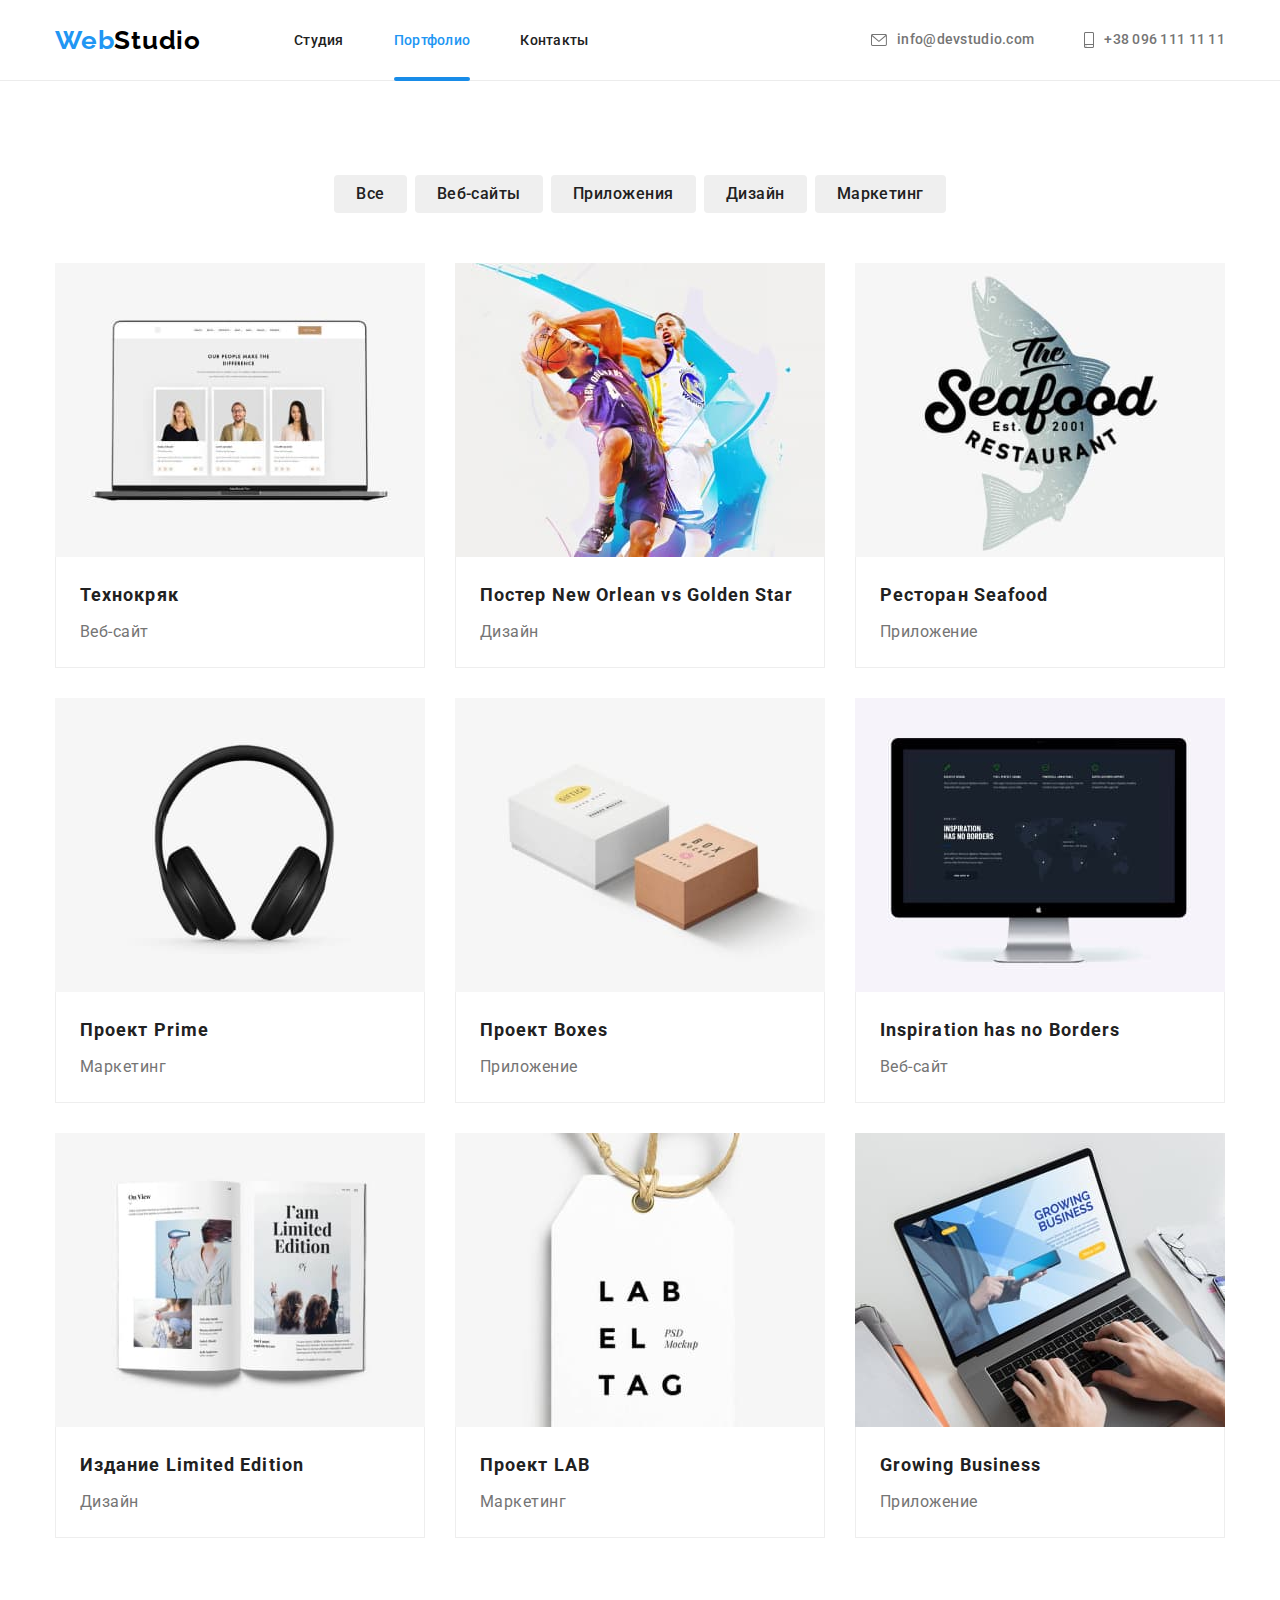
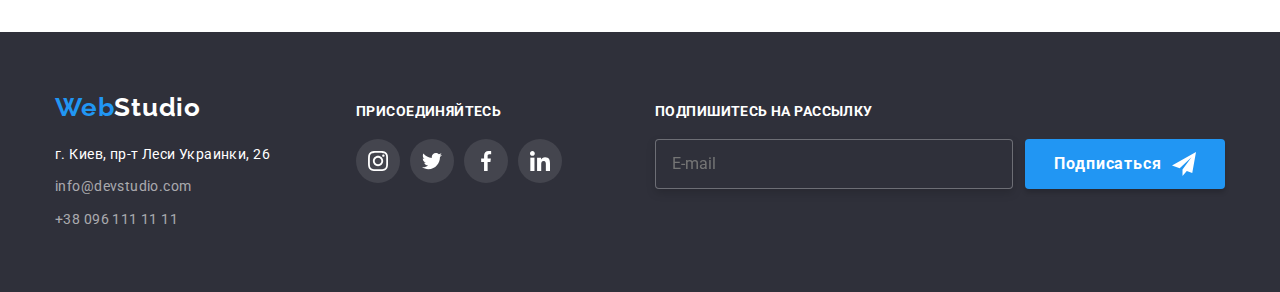
==== commit b822df57: "HW07final" ====
--- a/portfolio.html
+++ b/portfolio.html
@@ -22,7 +22,7 @@
                         <a class="nav-list__link link transition" href="./index.html">Студия</a>
                     </li>
                     <li class="nav-list__item">
-                        <a class="nav-list__link nav-list-link-active link transition" href="./portfolio.html">Портфолио</a>
+                        <a class="nav-list__link nav-list-link_active link transition" href="./portfolio.html">Портфолио</a>
                     </li>
                     <li class="nav-list__item">
                         <a class="nav-list__link link transition" href="">Контакты</a>
@@ -77,7 +77,7 @@
 
                 <ul class="portfolio-projects list">
                     <li class="portfolio-projects__item">
-                        <a class="portfolio-projects-__link link" href="">
+                        <a class="portfolio-projects__link link" href="">
                             
                             <div class="portfolio-projects__thumb">
                                 <img src="./images/portfolio1.jpg" alt="ноутбук с вебсайтом" width="370" height="294">
@@ -97,8 +97,7 @@
                             <div class="portfolio-projects__thumb">
                                 <img src="./images/portfolio2.jpg" alt="баскетболисты в игре" width="370" height="294">
                                 <div class="portfolio-projects__overlay">
-                                    <p class="portfolio-projects__about">Технокряк это современная площадка распространения коронавируса.
-                                        Компании используют эту платформу для цифрового
+                                    <p class="portfolio-projects__about">Технокряк это современная площадка распространения коронавируса. Компании используют эту платформу для цифрового
                                         шпионажа и атак на защищённые сервера конкурентов.</p>
                                 </div>
                             </div>
@@ -182,7 +181,7 @@
                                         шпионажа и атак на защищённые сервера конкурентов.</p>
                                 </div>
                             </div>
-                            <div class="portfolio-projects-__ontent">
+                            <div class="portfolio-projects__content">
                                 <h2 class="portfolio-projects__title">Издание <span lang="en">Limited Edition</span></h2>
                                 <p class="portfolio-projects__description">Дизайн</p>
                             </div>
--- a/css/main.min.css
+++ b/css/main.min.css
@@ -1,2 +1,2 @@
-:root{--main-color: #ffffff;--secondary-color: #2196f3;--background-footer: #2f303a;--background-section: #f5f4fa;--primary-text-color: #212121;--seconary-text-color: #757575;--icon-color: #afb1b8}body{background-color:var(--main-color);font-family:Roboto, sans-serif}.list{list-style:none}.link{text-decoration:none}h1,h2,h3,h4,h5,h6,p{margin-top:0;margin-bottom:0}ul,ol{margin-top:0;margin-bottom:0;padding-left:0}img{display:block;max-width:100%;height:auto}address{font-style:normal}.transition{transition-property:color;transition-duration:250ms;transition-timing-function:cubic-bezier(0.4, 0, 0.2, 1)}.section{padding-top:94px;padding-bottom:94px}.section__secondary{background-color:var(--background-section)}.container{width:1200px;padding-left:15px;padding-right:15px;margin-left:auto;margin-right:auto}.visually-hidden{position:absolute;width:1px;height:1px;margin:-1px;border:0;padding:0;white-space:nowrap;clip-path:inset(100%);clip:rect(0 0 0 0);overflow:hidden}.logo{display:block;font-family:Raleway, sans-serif;font-weight:700;font-size:26px;line-height:1.19;letter-spacing:0.03em;color:var(--secondary-color)}.logo__header{color:#000000}.logo__footer{color:var(--main-color)}.main-title{font-weight:900;font-size:44px;line-height:1.36;text-align:center;letter-spacing:0.06em;text-transform:uppercase;color:var(--main-color)}.section-name{font-weight:700;font-size:36px;line-height:1.17;text-align:center;letter-spacing:0.03em;color:var(--primary-text-color);margin-bottom:50px}.backdrop{position:fixed;top:0;left:0;width:100%;height:100%;background-color:rgba(0,0,0,0.2);z-index:99;transition:opacity 250ms cubic-bezier(0.4, 0, 0.2, 1),visibility 250ms cubic-bezier(0.4, 0, 0.2, 1)}.backdrop.is-hidden{opacity:0;pointer-events:none;visibility:collapse}.modal{position:absolute;width:528px;height:581px;left:50%;top:50%;transform:translate(-50%, -50%);padding:40px;background-color:var(--main-color)}.modal__open-button{font-family:Roboto, sans-serif;font-weight:700;font-size:16px;line-height:1.87;display:flex;align-items:center;text-align:center;letter-spacing:0.06em;margin-top:30px;padding:10px 32px 10px 32px;min-width:200px;color:var(--main-color);background:var(--secondary-color);box-shadow:0px 4px 4px rgba(0,0,0,0.15);border-style:hidden;border-radius:4px;cursor:pointer;transition-property:background;transition-duration:250ms;transition-timing-function:cubic-bezier(0.4, 0, 0.2, 1)}.modal__open-button:hover,.modal__open-button:focus{background:#188ce8;box-shadow:0px 4px 4px rgba(0,0,0,0.15);border-radius:4px}.modal__close-button{display:flex;align-items:center;justify-content:center;position:absolute;top:8px;right:8px;width:30px;height:30px;border-radius:50%;border-style:solid;border-color:rgba(0,0,0,0.1);background-color:transparent;cursor:pointer}.modal__close-button:hover .modal__close-icon{fill:#2196F3}.modal__close-icon{position:absolute;fill:#000000;transition:fill 250ms cubic-bezier(0.4, 0, 0.2, 1)}.modal-form{width:100%;display:flex;flex-direction:column}.modal-form__title{margin-top:0;margin-bottom:12px;font-weight:700;font-size:20px;line-height:1.15;text-align:center;letter-spacing:0.03em}.modal-form__label{font-weight:400;font-size:12px;line-height:1.17;letter-spacing:0.01em;padding:0;color:var(--seconary-text-color)}.modal-form__label:not(:last-of-type){margin-bottom:10px}.modal-form__input{width:100%;height:40px;padding:11px 12px;padding-left:42px;border:1px solid rgba(33,33,33,0.2);border-radius:4px;transition:border-color 250ms cubic-bezier(0.4, 0, 0.2, 1)}.modal-form__input:focus{outline:none;border-color:#2196f3}.modal-form__input:focus+.modal-form-field-icon{fill:#2196f3}.modal-form__field{display:block;position:relative;margin-top:4px}.modal-form__field-icon{position:absolute;top:50%;left:12px;transform:translateY(-50%);transition:fill 250ms cubic-bezier(0.4, 0, 0.2, 1)}.modal-form__policy{display:flex;align-items:center;justify-content:center;padding:0;margin-bottom:30px;margin-top:20px}.modal-form__policy-label{display:flex;align-items:center;font-weight:400;font-size:14px;line-height:1.71;letter-spacing:0.03em;color:var(--seconary-text-color)}.modal-form__policy-label::before{content:'';display:inline-block;width:16px;height:15px;outline:none;cursor:pointer;margin-right:10px;background-image:url("../images/Vector_chkbox.svg");transition:background-image 250ms cubic-bezier(0.4, 0, 0.2, 1)}.modal-form__policy-input:focus+.modal-form__policy-label::before{outline:1px solid #2196f3}.modal-form__policy-input:checked+.modal-form__policy-label::before{background-image:url("../images/icon check.svg");outline:none}.modal-form__policy-input{margin-right:7px}.modal-form__textarea{display:block;resize:none;width:100%;height:120px;padding:12px 16px;font-weight:400;font-size:14px;line-height:1.14;letter-spacing:0.01em;border:1px solid rgba(33,33,33,0.2);border-radius:4px;color:var(--primary-text-color);transition:border-color 250ms cubic-bezier(0.4, 0, 0.2, 1)}.modal-form__textarea:focus{outline:none;border-color:#2196f3}.modal-form__submit-button{display:block;margin:0 auto;width:200px;height:50px;color:var(--main-color);background-color:#2196F3;border:0;border-radius:4px;cursor:pointer;transition:background-color 250ms cubic-bezier(0.4, 0, 0.2, 1),box-shadow 250ms cubic-bezier(0.4, 0, 0.2, 1)}.modal-form__submit-button:hover,.modal-form__submit-button:focus{background-color:#188CE8;box-shadow:0px 4px 4px rgba(0,0,0,0.15);border-radius:4px}.social-list{list-style:none;display:flex;justify-content:center;margin-top:16px}.social-list__item:not(:last-child){margin-right:10px}.social-list__link{display:flex;align-items:center;justify-content:center;width:44px;height:44px;border-radius:50%;background-color:var(--main-color);transition-property:background-color;transition-duration:250ms;transition-timing-function:cubic-bezier(0.4, 0, 0.2, 1)}.social-list__link:hover,.social-list__link:focus{background-color:var(--secondary-color)}.social-list__link:hover .social-list__icon,.social-list__link:focus .social-list__icon{fill:var(--main-color)}.social-list__icon{fill:var(--icon-color);transition:fill 250ms cubic-bezier(0.4, 0, 0.2, 1)}.header{border-bottom:1px solid #ececec}.header a{margin:0;bottom:-1px}.header__container{display:flex;align-items:center}.navigation{display:flex;align-items:center}.nav-list{display:flex;align-items:center;margin-left:93px}.nav-list__item{position:relative;height:100%}.nav-list__item:not(:last-child){margin-right:50px}.nav-list__link{position:relative;display:block;font-weight:500;font-size:14px;line-height:1.14;letter-spacing:0.02em;color:var(--primary-text-color);padding-bottom:32px;padding-top:32px;border:-1px}.nav-list__link:hover,.nav-list__link:focus{color:var(--secondary-color)}.nav-list-link-active{color:var(--secondary-color)}.nav-list-link-active::after{position:absolute;content:"";display:block;width:100%;height:4px;background-color:#188ce8;bottom:0;opacity:1;border-radius:2px}.contact{display:flex;align-items:center;margin-left:auto}.contact__item:last-child{margin-left:50px}.contact__link{display:flex;align-items:center;font-weight:500;font-size:14px;line-height:1.14;letter-spacing:0.02em;color:var(--seconary-text-color)}.contact__link:hover,.contact__link:focus{color:var(--secondary-color)}.contact__icon{margin-right:10px;fill:currentColor}.hero{background-image:linear-gradient(rgba(47,48,58,0.4), rgba(47,48,58,0.4)),url(../images/bgimagehero-min.jpg);background-size:cover;background-color:var(--background-footer);padding-top:200px;padding-bottom:200px;max-width:1600px;margin-left:auto;margin-right:auto;background-repeat:no-repeat;background-position:center}.hero__container{display:flex;flex-direction:column;align-items:center}.features-list{display:flex;align-items:stretch}.features-list__item{width:270px}.features-list__item:not(:last-child){margin-right:30px}.features__img{width:270px;height:120px;background-color:var(--background-section);display:flex;align-items:center;justify-content:center;margin-bottom:30px}.features-list__title{margin-bottom:10px;font-weight:700;font-size:14px;line-height:1.14;letter-spacing:0.03em;text-transform:uppercase;color:var(--primary-text-color)}.features-list__content{font-size:14px;line-height:1.71;letter-spacing:0.03em;color:var(--seconary-text-color)}.benefits__section{padding-top:0}.benefits-list{display:flex;align-items:center;justify-content:space-between}.benefits-list:not(:last-child){margin-right:30px}.benefits-list__thumb{position:relative}.benefits-list__name{display:flex;align-items:center;justify-content:center;position:absolute;content:"";bottom:0;width:100%;height:70px;letter-spacing:0.03em;text-transform:uppercase;color:var(--main-color);background-color:rgba(47,48,58,0.8)}.benefits-list__description{font-weight:700;font-size:14px;line-height:1.14}.team-list{display:flex;flex-wrap:wrap}.team-list__item{background-color:var(--main-color);box-shadow:0px 4px 4px rgba(0,0,0,0.25)}.team-list__item:not(:last-child){margin-right:30px}.team-list__content{padding-top:30px;padding-bottom:30px}.team-list__name{font-weight:500;font-size:16px;line-height:1.19;text-align:center;letter-spacing:0.03em;margin-bottom:10px;color:var(--primary-text-color)}.team-list__description{font-size:16px;line-height:1.19;text-align:center;letter-spacing:0.03em;color:var(--seconary-text-color)}.clients-list{display:flex;align-items:center;justify-content:center;list-style:none}.clients-list__item{display:flex;align-items:center;justify-content:center}.clients-list__item:not(:last-child){margin-right:30px}.clients-list__link{display:flex;align-items:center;justify-content:center;border:1px solid var(--icon-color);border-radius:4px;width:170px;height:92px;transition:border-color 250ms cubic-bezier(0.4, 0, 0.2, 1),fill 250ms cubic-bezier(0.4, 0, 0.2, 1)}.clients-list__link:hover,.clients-list__link:focus{border-color:var(--secondary-color)}.clients-list__link:hover .clients-list__icon,.clients-list__link:focus .clients-list__icon{fill:var(--secondary-color)}.clients-list__icon{fill:var(--icon-color);transition:fill 250ms cubic-bezier(0.4, 0, 0.2, 1)}.projects-list{display:flex;align-items:center;justify-content:center;margin-bottom:50px}.projects-list__button{font-weight:500;font-size:16px;line-height:1.62;cursor:pointer;text-align:center;letter-spacing:0.03em;padding:6px 22px 6px 22px;transition:color 250ms cubic-bezier(0.4, 0, 0.2, 1),background-color 250ms cubic-bezier(0.4, 0, 0.2, 1),box-shadow 250ms cubic-bezier(0.4, 0, 0.2, 1);border-style:hidden;border-radius:4px;color:var(--primary-text-color)}.projects-list__button:active,.projects-list__button:hover,.projects-list__button:focus{color:var(--main-color);background-color:var(--secondary-color);box-shadow:0px 4px 4px rgba(0,0,0,0.25)}.projects-list__item:not(:last-child){margin-right:8px}.portfolio-projects{display:flex;align-items:center;flex-wrap:wrap;margin:-15px}.portfolio-projects__item{margin:15px;flex-flow:calc((100%-90px) / 3)}.portfolio-projects__link{display:block;position:relative}.portfolio-projects__link:hover,.portfolio-projects__link:focus{box-shadow:0px 4px 4px rgba(0,0,0,0.25);transition:box-shadow 250ms cubic-bezier(0.4, 0, 0.2, 1)}.portfolio-projects__link:hover .portfolio-projects__overlay,.portfolio-projects__link:focus .portfolio-projects__overlay{transform:translateY(0)}.portfolio-projects__thumb{position:relative;display:inline-block;overflow:hidden}.portfolio-projects__overlay{display:inline-block;content:"";position:absolute;bottom:0;left:0;width:100%;height:100%;background-color:rgba(33,150,243,0.9);color:var(--main-color);font-size:18px;line-height:1.56;letter-spacing:0.03em;opacity:1;transition:transform 250ms cubic-bezier(0.4, 0, 0.2, 1);transform:translateY(100%);padding:63px 24px}.portfolio-projects__content{border:1px solid #eeeeee;border-top:none;padding:20px 24px}.portfolio-projects__title{margin-bottom:4px;font-weight:700;font-size:18px;line-height:2;letter-spacing:0.06em;color:var(--primary-text-color)}.portfolio-projects__description{font-weight:400;font-size:16px;line-height:1.87;letter-spacing:0.03em;color:var(--seconary-text-color)}.footer{width:100%;background:var(--background-footer);padding-top:60px;padding-bottom:60px}.footer .logo{margin-bottom:20px}.footer__container{display:flex;align-items:baseline}.footer__address{flex-grow:1;margin-right:70px}.adress-list .link:focus,.adress-list .link:hover{color:var(--secondary-color)}.adress-list__map{font-size:14px;line-height:1.71;letter-spacing:0.03em;color:var(--main-color)}.adress-list__mail,.adress-list__number{font-size:14px;line-height:1.71;letter-spacing:0.03em;color:rgba(255,255,255,0.6)}.adress-list__item:not(:last-child){margin-bottom:9px}.footer-social{margin-right:93px}.footer-social__list{display:flex;align-items:center;justify-content:flex-start;list-style:none}.footer-social__name{color:var(--main-color);margin-bottom:20px;font-size:14px;line-height:16px;letter-spacing:0.03em;text-transform:uppercase}.footer-social__item:not(:last-child){margin-right:10px}.footer-social__link{display:flex;align-items:center;justify-content:center;width:44px;height:44px;border-radius:50%;background-color:rgba(255,255,255,0.1);transition-property:background-color;transition-duration:250ms;transition-timing-function:cubic-bezier(0.4, 0, 0.2, 1)}.footer-social__link:hover,.footer-social__link:focus{background-color:var(--secondary-color)}.footer-social__link:hover .footer-social__icon,.footer-social__link:focus .footer-social__icon{fill:var(--main-color)}.footer-social__icon{fill:var(--main-color)}.footer-subscribe__form{display:flex;justify-content:space-evenly}.footer-subscribe__name{color:var(--main-color);margin-bottom:20px;font-size:14px;line-height:16px;letter-spacing:0.03em;text-transform:uppercase}.footer-subscribe__label{margin-right:12px;padding:0}.footer-subscribe__input{width:358px;height:50px;margin:0;padding:15px 16px;color:var(--main-color);background-color:#2F303A;border:1px solid rgba(255,255,255,0.3);box-sizing:border-box;filter:drop-shadow(0px 4px 4px rgba(0,0,0,0.15));border-radius:4px}.footer-subscribe__icon{fill:#ffffff;margin-left:10px}.footer-subscribe__button{display:flex;justify-content:center;width:200px;height:50px;background:#2196F3;box-shadow:0px 4px 4px rgba(0,0,0,0.15);border-radius:4px;color:var(--main-color);border:none;font-weight:700;font-size:16px;line-height:1.88;display:flex;align-items:center;justify-content:center;letter-spacing:0.06em}
+:root{--main-color: #ffffff;--secondary-color: #2196f3;--background-footer: #2f303a;--background-section: #f5f4fa;--primary-text-color: #212121;--seconary-text-color: #757575;--icon-color: #afb1b8}body{background-color:var(--main-color);font-family:Roboto, sans-serif}.list{list-style:none}.link{text-decoration:none}h1,h2,h3,h4,h5,h6,p{margin-top:0;margin-bottom:0}ul,ol{margin-top:0;margin-bottom:0;padding-left:0}img{display:block;max-width:100%;height:auto}address{font-style:normal}.transition{transition-property:color;transition-duration:250ms;transition-timing-function:cubic-bezier(0.4, 0, 0.2, 1)}.container{width:1200px;padding-left:15px;padding-right:15px;margin-left:auto;margin-right:auto}.visually-hidden{position:absolute;width:1px;height:1px;margin:-1px;border:0;padding:0;white-space:nowrap;clip-path:inset(100%);clip:rect(0 0 0 0);overflow:hidden}.logo{display:block;font-family:Raleway, sans-serif;font-weight:700;font-size:26px;line-height:1.19;letter-spacing:0.03em;color:var(--secondary-color)}.logo__header{color:#000000}.logo__footer{color:var(--main-color)}.section{padding-top:94px;padding-bottom:94px}.section__title{font-weight:700;font-size:36px;line-height:1.17;text-align:center;letter-spacing:0.03em;color:var(--primary-text-color);margin-bottom:50px}.section_secondary-background{background-color:var(--background-section)}.backdrop{position:fixed;top:0;left:0;width:100%;height:100%;background-color:rgba(0,0,0,0.2);z-index:99;transition:opacity 250ms cubic-bezier(0.4, 0, 0.2, 1),visibility 250ms cubic-bezier(0.4, 0, 0.2, 1)}.backdrop.is-hidden{opacity:0;pointer-events:none;visibility:collapse}.modal{position:absolute;width:528px;height:581px;left:50%;top:50%;transform:translate(-50%, -50%);padding:40px;background-color:var(--main-color)}.modal__close-button{display:flex;align-items:center;justify-content:center;position:absolute;top:8px;right:8px;width:30px;height:30px;border-radius:50%;border-style:solid;border-color:rgba(0,0,0,0.1);background-color:transparent;cursor:pointer}.modal__close-button:hover .modal__close-icon{fill:#2196F3}.modal__close-icon{position:absolute;fill:#000000;transition:fill 250ms cubic-bezier(0.4, 0, 0.2, 1)}.modal-form{width:100%;display:flex;flex-direction:column}.modal-form__title{margin-top:0;margin-bottom:12px;font-weight:700;font-size:20px;line-height:1.15;text-align:center;letter-spacing:0.03em}.modal-form__label{display:block;font-weight:400;font-size:12px;line-height:1.17;letter-spacing:0.01em;padding:0;color:var(--seconary-text-color)}.modal-form__label:not(:last-of-type){margin-bottom:10px}.modal-form__input{width:100%;height:40px;padding:11px 12px;padding-left:42px;border:1px solid rgba(33,33,33,0.2);border-radius:4px;transition:border-color 250ms cubic-bezier(0.4, 0, 0.2, 1)}.modal-form__input:focus{outline:none;border-color:#2196f3}.modal-form__input:focus+.modal-form__field-icon{fill:#2196f3}.modal-form__field{display:block;position:relative;margin-top:4px}.modal-form__field-icon{position:absolute;top:50%;left:12px;transform:translateY(-50%);transition:fill 250ms cubic-bezier(0.4, 0, 0.2, 1)}.modal-form__policy{display:flex;align-items:center;justify-content:center;padding:0;margin-bottom:30px;margin-top:20px}.modal-form__policy-label{display:flex;align-items:center;font-weight:400;font-size:14px;line-height:1.71;letter-spacing:0.03em;color:var(--seconary-text-color)}.modal-form__policy-label::before{content:'';display:inline-block;width:16px;height:15px;outline:none;cursor:pointer;margin-right:10px;background-image:url("../images/Vector_chkbox.svg");transition:background-image 250ms cubic-bezier(0.4, 0, 0.2, 1)}.modal-form__policy-input:focus+.modal-form__policy-label::before{background-image:url("../images/Vector-focus.svg")}.modal-form__policy-input:checked+.modal-form__policy-label::before{background-image:url("../images/icon check.svg");outline:none}.modal-form__policy-input{margin-right:7px}.modal-form__textarea{display:block;resize:none;width:100%;height:120px;padding:12px 16px;font-weight:400;font-size:14px;line-height:1.14;letter-spacing:0.01em;border:1px solid rgba(33,33,33,0.2);border-radius:4px;color:var(--primary-text-color);transition:border-color 250ms cubic-bezier(0.4, 0, 0.2, 1)}.modal-form__textarea:focus{outline:none;border-color:#2196f3}.modal-form__submit-button{display:block;margin:0 auto;width:200px;height:50px;color:var(--main-color);background-color:#2196F3;border:0;border-radius:4px;cursor:pointer;transition:background-color 250ms cubic-bezier(0.4, 0, 0.2, 1),box-shadow 250ms cubic-bezier(0.4, 0, 0.2, 1)}.modal-form__submit-button:hover,.modal-form__submit-button:focus{background-color:#188CE8;box-shadow:0px 4px 4px rgba(0,0,0,0.15);border-radius:4px}.social-list{list-style:none;display:flex;justify-content:center;margin-top:16px}.social-list__item:not(:last-child){margin-right:10px}.social-list__link{display:flex;align-items:center;justify-content:center;width:44px;height:44px;border-radius:50%;background-color:var(--main-color);transition-property:background-color;transition-duration:250ms;transition-timing-function:cubic-bezier(0.4, 0, 0.2, 1)}.social-list__link:hover,.social-list__link:focus{background-color:var(--secondary-color)}.social-list__link:hover .social-list__icon,.social-list__link:focus .social-list__icon{fill:var(--main-color)}.social-list__icon{fill:var(--icon-color);transition:fill 250ms cubic-bezier(0.4, 0, 0.2, 1)}.header{border-bottom:1px solid #ececec}.header a{margin:0;bottom:-1px}.header__container{display:flex;align-items:center}.navigation{display:flex;align-items:center}.nav-list{display:flex;align-items:center;margin-left:93px}.nav-list__item{position:relative;height:100%}.nav-list__item:not(:last-child){margin-right:50px}.nav-list__link{position:relative;display:block;font-weight:500;font-size:14px;line-height:1.14;letter-spacing:0.02em;color:var(--primary-text-color);padding-bottom:32px;padding-top:32px;border:-1px}.nav-list__link:hover,.nav-list__link:focus{color:var(--secondary-color)}.nav-list-link_active{color:var(--secondary-color)}.nav-list-link_active::after{position:absolute;content:"";display:block;width:100%;height:4px;background-color:#188ce8;bottom:0;opacity:1;border-radius:2px}.contact{display:flex;align-items:center;margin-left:auto}.contact__item:last-child{margin-left:50px}.contact__link{display:flex;align-items:center;font-weight:500;font-size:14px;line-height:1.14;letter-spacing:0.02em;color:var(--seconary-text-color)}.contact__link:hover,.contact__link:focus{color:var(--secondary-color)}.contact__icon{margin-right:10px;fill:currentColor}.hero{background-image:linear-gradient(rgba(47,48,58,0.4), rgba(47,48,58,0.4)),url(../images/bgimagehero-min.jpg);background-size:cover;background-color:var(--background-footer);padding-top:200px;padding-bottom:200px;max-width:1600px;margin-left:auto;margin-right:auto;background-repeat:no-repeat;background-position:center}.hero__title{font-weight:900;font-size:44px;line-height:1.36;text-align:center;letter-spacing:0.06em;text-transform:uppercase;color:var(--main-color)}.hero__button{font-family:Roboto, sans-serif;font-weight:700;font-size:16px;line-height:1.87;display:flex;align-items:center;text-align:center;letter-spacing:0.06em;margin-top:30px;margin-left:auto;margin-right:auto;padding:10px 32px 10px 32px;min-width:200px;height:50px;color:var(--main-color);background:var(--secondary-color);box-shadow:0px 4px 4px rgba(0,0,0,0.15);border-style:hidden;border-radius:4px;cursor:pointer;transition-property:background;transition-duration:250ms;transition-timing-function:cubic-bezier(0.4, 0, 0.2, 1)}.hero__button:hover,.hero__button:focus{background:#188ce8;box-shadow:0px 4px 4px rgba(0,0,0,0.15);border-radius:4px}.features-list{display:flex;align-items:stretch}.features-list__item{width:270px}.features-list__item:not(:last-child){margin-right:30px}.features__img{width:270px;height:120px;background-color:var(--background-section);display:flex;align-items:center;justify-content:center;margin-bottom:30px}.features-list__title{margin-bottom:10px;font-weight:700;font-size:14px;line-height:1.14;letter-spacing:0.03em;text-transform:uppercase;color:var(--primary-text-color)}.features-list__content{font-size:14px;line-height:1.71;letter-spacing:0.03em;color:var(--seconary-text-color)}.section_not-padding-top{padding-top:0}.benefits-list{display:flex;align-items:center;justify-content:space-between}.benefits-list__thumb{position:relative}.benefits-list__name{display:flex;align-items:center;justify-content:center;position:absolute;content:"";bottom:0;width:100%;height:70px;letter-spacing:0.03em;text-transform:uppercase;color:var(--main-color);background-color:rgba(47,48,58,0.8)}.benefits-list__description{font-weight:700;font-size:14px;line-height:1.14}.team-list{display:flex;flex-wrap:wrap}.team-list__item{background-color:var(--main-color);box-shadow:0px 4px 4px rgba(0,0,0,0.25)}.team-list__item:not(:last-child){margin-right:30px}.team-list__content{padding-top:30px;padding-bottom:30px}.team-list__title{font-weight:500;font-size:16px;line-height:1.19;text-align:center;letter-spacing:0.03em;margin-bottom:10px;color:var(--primary-text-color)}.team-list__text{font-size:16px;line-height:1.19;text-align:center;letter-spacing:0.03em;color:var(--seconary-text-color)}.clients-list{display:flex;align-items:center;justify-content:center;list-style:none}.clients-list__item{display:flex;align-items:center;justify-content:center}.clients-list__item:not(:last-child){margin-right:30px}.clients-list__link{display:flex;align-items:center;justify-content:center;border:1px solid var(--icon-color);border-radius:4px;width:170px;height:92px;transition:border-color 250ms cubic-bezier(0.4, 0, 0.2, 1),fill 250ms cubic-bezier(0.4, 0, 0.2, 1)}.clients-list__link:hover,.clients-list__link:focus{border-color:var(--secondary-color)}.clients-list__link:hover .clients-list__icon,.clients-list__link:focus .clients-list__icon{fill:var(--secondary-color)}.clients-list__icon{fill:var(--icon-color);transition:fill 250ms cubic-bezier(0.4, 0, 0.2, 1)}.projects-list{display:flex;align-items:center;justify-content:center;margin-bottom:50px}.projects-list__button{font-weight:500;font-size:16px;line-height:1.62;cursor:pointer;text-align:center;letter-spacing:0.03em;padding:6px 22px 6px 22px;transition:color 250ms cubic-bezier(0.4, 0, 0.2, 1),background-color 250ms cubic-bezier(0.4, 0, 0.2, 1),box-shadow 250ms cubic-bezier(0.4, 0, 0.2, 1);border-style:hidden;border-radius:4px;color:var(--primary-text-color)}.projects-list__button:active,.projects-list__button:hover,.projects-list__button:focus{color:var(--main-color);background-color:var(--secondary-color);box-shadow:0px 4px 4px rgba(0,0,0,0.25)}.projects-list__item:not(:last-child){margin-right:8px}.portfolio-projects{display:flex;align-items:center;flex-wrap:wrap;margin:-15px}.portfolio-projects__item{margin:15px;flex-flow:calc((100%-90px) / 3)}.portfolio-projects__link{display:block;position:relative}.portfolio-projects__link:hover,.portfolio-projects__link:focus{box-shadow:0px 4px 4px rgba(0,0,0,0.25);transition:box-shadow 250ms cubic-bezier(0.4, 0, 0.2, 1)}.portfolio-projects__link:hover .portfolio-projects__overlay,.portfolio-projects__link:focus .portfolio-projects__overlay{transform:translateY(0)}.portfolio-projects__thumb{position:relative;display:block;overflow:hidden}.portfolio-projects__overlay{display:inline-block;content:"";position:absolute;bottom:0;left:0;width:100%;height:100%;background-color:rgba(33,150,243,0.9);color:var(--main-color);font-size:18px;line-height:1.56;letter-spacing:0.03em;opacity:1;transition:transform 250ms cubic-bezier(0.4, 0, 0.2, 1);transform:translateY(100%);padding:63px 24px}.portfolio-projects__content{border:1px solid #eeeeee;border-top:none;padding:20px 24px}.portfolio-projects__title{margin-bottom:4px;font-weight:700;font-size:18px;line-height:2;letter-spacing:0.06em;color:var(--primary-text-color)}.portfolio-projects__description{font-weight:400;font-size:16px;line-height:1.87;letter-spacing:0.03em;color:var(--seconary-text-color)}.footer{width:100%;background:var(--background-footer);padding-top:60px;padding-bottom:60px}.footer .logo{margin-bottom:20px}.footer__container{display:flex;align-items:baseline}.footer__address{flex-grow:1;margin-right:70px}.adress-list .link:focus,.adress-list .link:hover{color:var(--secondary-color)}.adress-list__map{font-size:14px;line-height:1.71;letter-spacing:0.03em;color:var(--main-color)}.adress-list__mail,.adress-list__number{font-size:14px;line-height:1.71;letter-spacing:0.03em;color:rgba(255,255,255,0.6)}.adress-list__item:not(:last-child){margin-bottom:9px}.footer-social{margin-right:93px}.footer-social__list{display:flex;align-items:center;justify-content:flex-start;list-style:none}.footer-social__name{color:var(--main-color);margin-bottom:20px;font-size:14px;line-height:16px;letter-spacing:0.03em;text-transform:uppercase}.footer-social__item:not(:last-child){margin-right:10px}.footer-social__link{display:flex;align-items:center;justify-content:center;width:44px;height:44px;border-radius:50%;background-color:rgba(255,255,255,0.1);transition-property:background-color;transition-duration:250ms;transition-timing-function:cubic-bezier(0.4, 0, 0.2, 1)}.footer-social__link:hover,.footer-social__link:focus{background-color:var(--secondary-color)}.footer-social__link:hover .footer-social__icon,.footer-social__link:focus .footer-social__icon{fill:var(--main-color)}.footer-social__icon{fill:var(--main-color)}.footer-subscribe__form{display:flex;justify-content:space-evenly}.footer-subscribe__name{color:var(--main-color);margin-bottom:20px;font-size:14px;line-height:16px;letter-spacing:0.03em;text-transform:uppercase}.footer-subscribe__label{margin-right:12px;padding:0}.footer-subscribe__input{width:358px;height:50px;margin:0;padding:15px 16px;color:var(--main-color);background-color:#2F303A;border:1px solid rgba(255,255,255,0.3);box-sizing:border-box;filter:drop-shadow(0px 4px 4px rgba(0,0,0,0.15));border-radius:4px}.footer-subscribe__icon{fill:#ffffff;margin-left:10px}.footer-subscribe__button{display:flex;justify-content:center;width:200px;height:50px;background:#2196F3;box-shadow:0px 4px 4px rgba(0,0,0,0.15);border-radius:4px;color:var(--main-color);border:none;font-weight:700;font-size:16px;line-height:1.88;display:flex;align-items:center;justify-content:center;letter-spacing:0.06em}
 /*# sourceMappingURL=main.min.css.map */